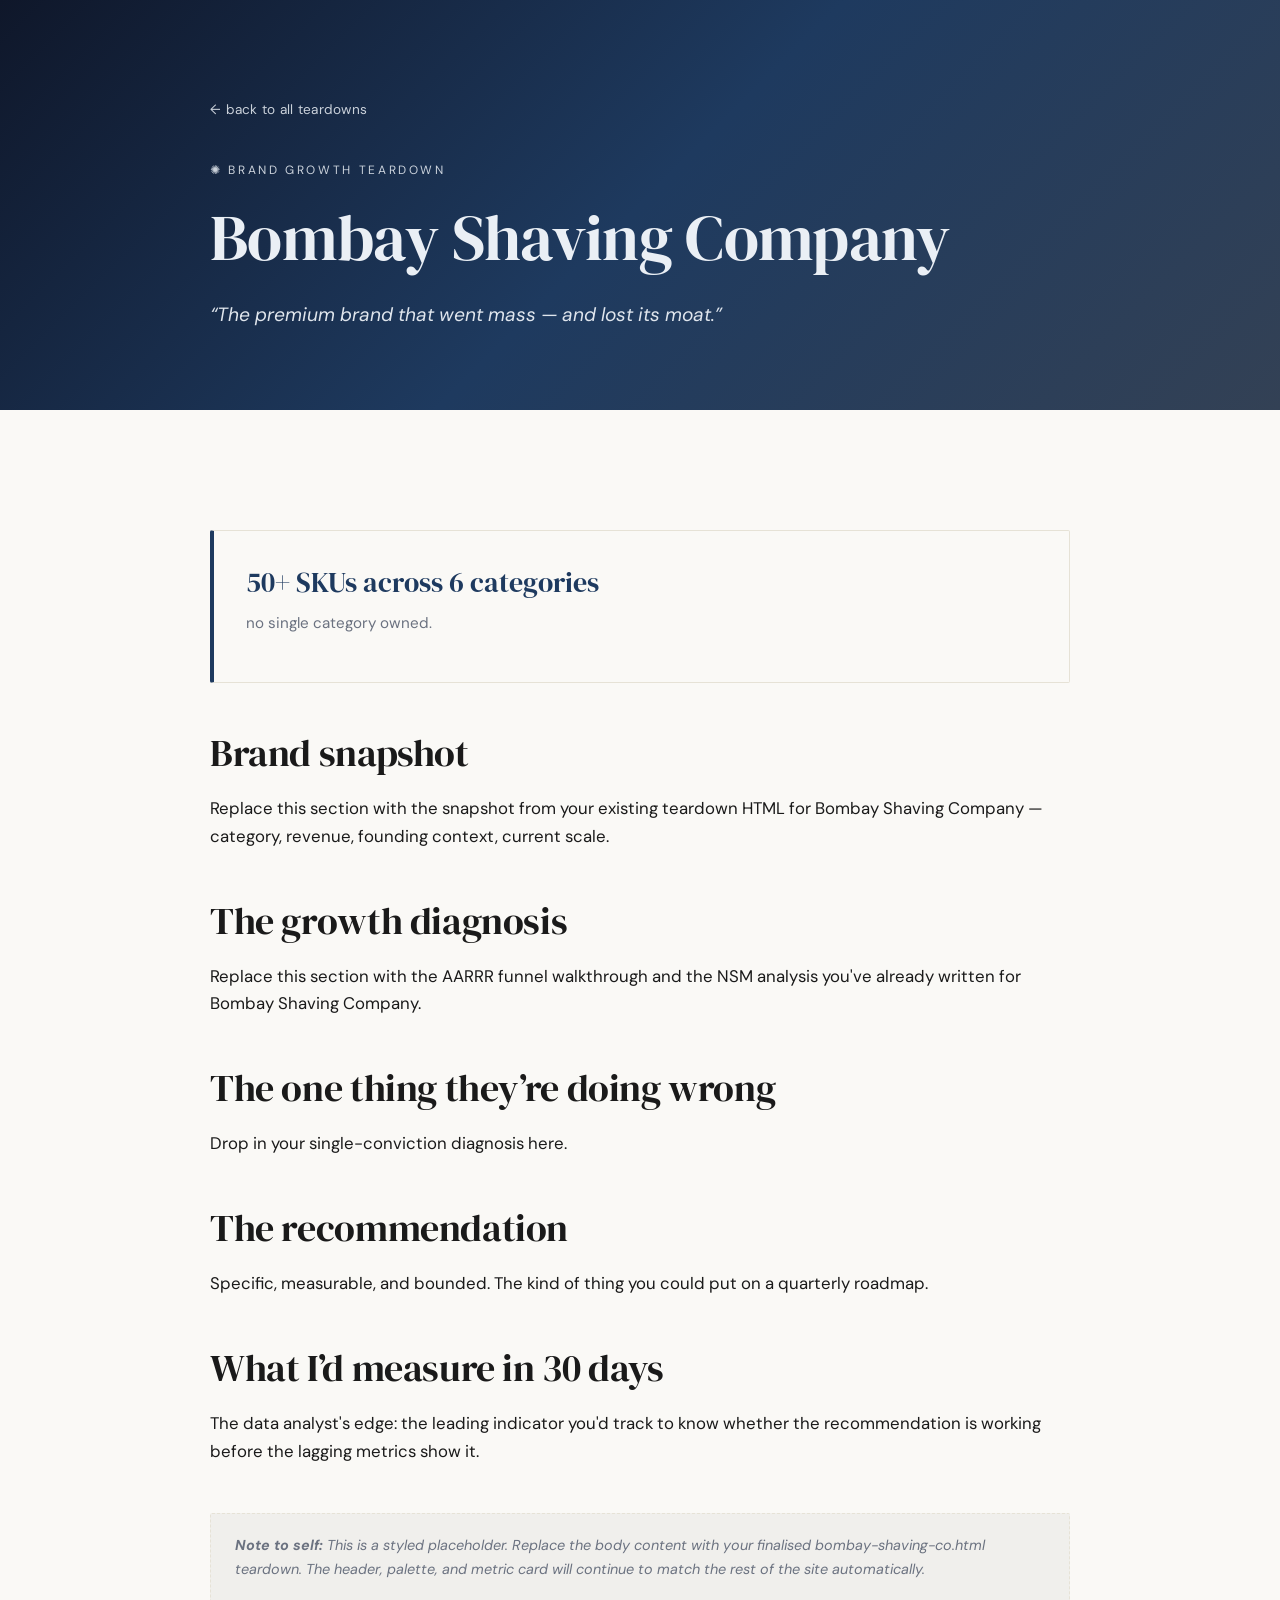
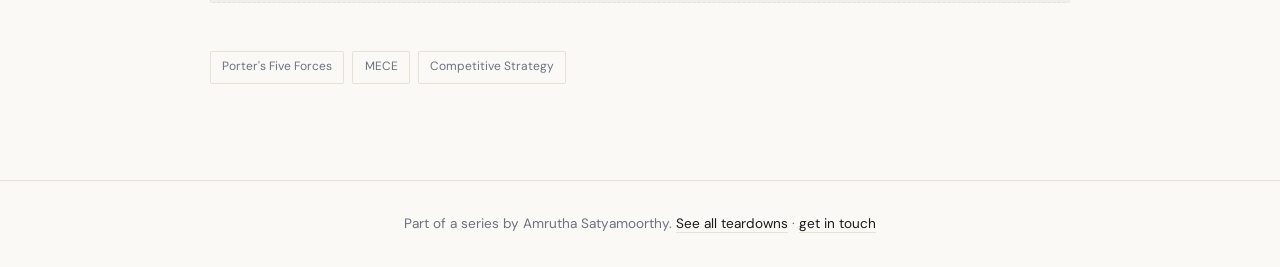
==== public/teardowns/bombay-shaving-co.html @ 400b060c "Add files via upload" ====
<!doctype html>
<html lang="en">
<head>
<meta charset="utf-8" />
<meta name="viewport" content="width=device-width, initial-scale=1.0" />
<title>Bombay Shaving Company — Brand Growth Teardown · Amrutha Satyamoorthy</title>
<meta name="description" content="The premium brand that went mass — and lost its moat." />
<link rel="preconnect" href="https://fonts.googleapis.com" />
<link rel="preconnect" href="https://fonts.gstatic.com" crossorigin />
<link href="https://fonts.googleapis.com/css2?family=DM+Serif+Display:ital@0;1&family=DM+Sans:wght@400;500;600&display=swap" rel="stylesheet" />
<style>
  :root {
    --g1: #0f172a;
    --g2: #1e3a5f;
    --g3: #334155;
    --accent: #1e3a5f;
    --ink-on-brand: #eaeff5;
    --bg: #faf9f6;
    --ink: #1a1a1a;
    --muted: #6b7280;
    --line: #e6e2d6;
  }
  * { box-sizing: border-box; margin: 0; padding: 0; }
  body {
    background: var(--bg);
    color: var(--ink);
    font-family: 'DM Sans', system-ui, sans-serif;
    line-height: 1.65;
    -webkit-font-smoothing: antialiased;
  }
  h1, h2, h3 {
    font-family: 'DM Serif Display', Georgia, serif;
    font-weight: 400;
    line-height: 1.15;
    letter-spacing: -0.01em;
  }
  .header {
    background: linear-gradient(135deg, var(--g1), var(--g2), var(--g3));
    color: var(--ink-on-brand);
    padding: 6rem 1.5rem 5rem;
  }
  .container {
    max-width: 860px;
    margin: 0 auto;
  }
  .back {
    display: inline-block;
    font-size: 0.85rem;
    color: var(--ink-on-brand);
    opacity: 0.85;
    text-decoration: none;
    margin-bottom: 2.5rem;
    letter-spacing: 0.02em;
  }
  .back:hover { opacity: 1; }
  .eyebrow {
    font-size: 0.75rem;
    text-transform: uppercase;
    letter-spacing: 0.22em;
    opacity: 0.85;
    margin-bottom: 1.25rem;
  }
  .header h1 {
    font-size: clamp(2.5rem, 5vw, 4rem);
    margin-bottom: 1.5rem;
  }
  .header .tagline {
    font-size: 1.2rem;
    max-width: 640px;
    font-style: italic;
    opacity: 0.95;
  }
  .body {
    padding: 5rem 1.5rem 6rem;
  }
  .body h2 {
    font-size: clamp(1.75rem, 3vw, 2.5rem);
    margin: 3rem 0 1.25rem;
  }
  .body h2:first-child { margin-top: 0; }
  .body p {
    margin-bottom: 1.1rem;
    font-size: 1.05rem;
  }
  .metric-card {
    background: var(--bg);
    border: 1px solid var(--line);
    border-left: 4px solid var(--accent);
    padding: 1.75rem 2rem;
    margin: 2.5rem 0;
    border-radius: 2px;
  }
  .metric-card .v {
    font-family: 'DM Serif Display', Georgia, serif;
    font-size: 1.75rem;
    color: var(--accent);
    margin-bottom: 0.35rem;
  }
  .metric-card .l {
    color: var(--muted);
    font-size: 0.95rem;
  }
  .tags {
    display: flex;
    flex-wrap: wrap;
    gap: 0.5rem;
    margin-top: 2rem;
  }
  .tag {
    font-size: 0.75rem;
    padding: 0.35rem 0.7rem;
    border: 1px solid var(--line);
    border-radius: 2px;
    color: var(--muted);
  }
  .placeholder-note {
    background: rgba(0,0,0,0.04);
    border: 1px dashed var(--line);
    padding: 1.25rem 1.5rem;
    margin: 3rem 0;
    border-radius: 2px;
    font-size: 0.9rem;
    color: var(--muted);
    font-style: italic;
  }
  footer {
    border-top: 1px solid var(--line);
    padding: 2rem 1.5rem;
    text-align: center;
    color: var(--muted);
    font-size: 0.85rem;
  }
  footer a { color: var(--ink); text-decoration: none; border-bottom: 1px solid var(--line); }
  footer a:hover { color: var(--accent); border-bottom-color: var(--accent); }
</style>
</head>
<body>
  <section class="header">
    <div class="container">
      <a class="back" href="/#work">← back to all teardowns</a>
      <p class="eyebrow">✺  brand growth teardown</p>
      <h1>Bombay Shaving Company</h1>
      <p class="tagline">&ldquo;The premium brand that went mass — and lost its moat.&rdquo;</p>
    </div>
  </section>

  <section class="body">
    <div class="container">

      <div class="metric-card">
        <p class="v">50+ SKUs across 6 categories</p>
        <p class="l">no single category owned.</p>
      </div>

      <h2>Brand snapshot</h2>
      <p>Replace this section with the snapshot from your existing teardown HTML for Bombay Shaving Company — category, revenue, founding context, current scale.</p>

      <h2>The growth diagnosis</h2>
      <p>Replace this section with the AARRR funnel walkthrough and the NSM analysis you've already written for Bombay Shaving Company.</p>

      <h2>The one thing they&rsquo;re doing wrong</h2>
      <p>Drop in your single-conviction diagnosis here.</p>

      <h2>The recommendation</h2>
      <p>Specific, measurable, and bounded. The kind of thing you could put on a quarterly roadmap.</p>

      <h2>What I&rsquo;d measure in 30 days</h2>
      <p>The data analyst's edge: the leading indicator you'd track to know whether the recommendation is working before the lagging metrics show it.</p>

      <div class="placeholder-note">
        <strong>Note to self:</strong> This is a styled placeholder. Replace the body content with your finalised bombay-shaving-co.html teardown. The header, palette, and metric card will continue to match the rest of the site automatically.
      </div>

      <div class="tags">
        <span class="tag">Porter's Five Forces</span>
        <span class="tag">MECE</span>
        <span class="tag">Competitive Strategy</span>
      </div>
    </div>
  </section>

  <footer>
    <div class="container">
      <p>Part of a series by Amrutha Satyamoorthy. <a href="/#work">See all teardowns</a> · <a href="mailto:amrutha.satyamoorthy@gmail.com">get in touch</a></p>
    </div>
  </footer>
</body>
</html>
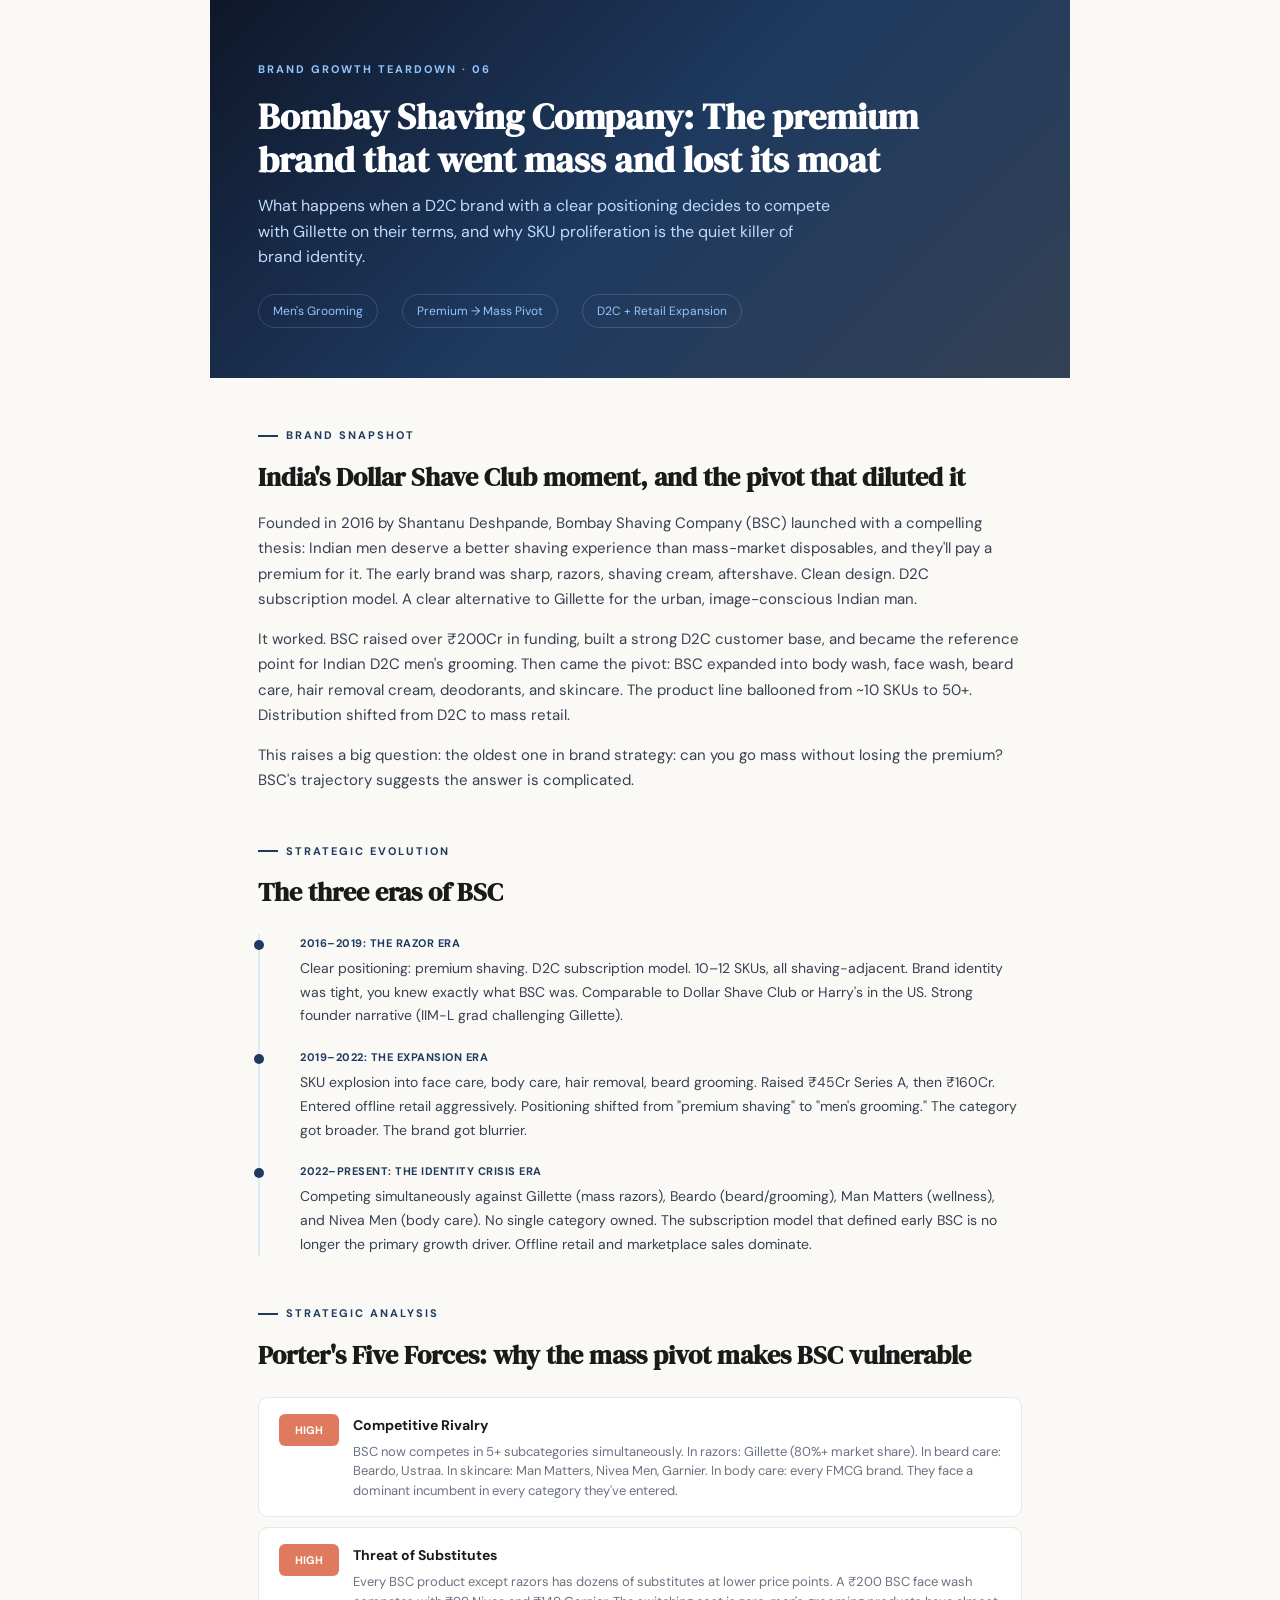
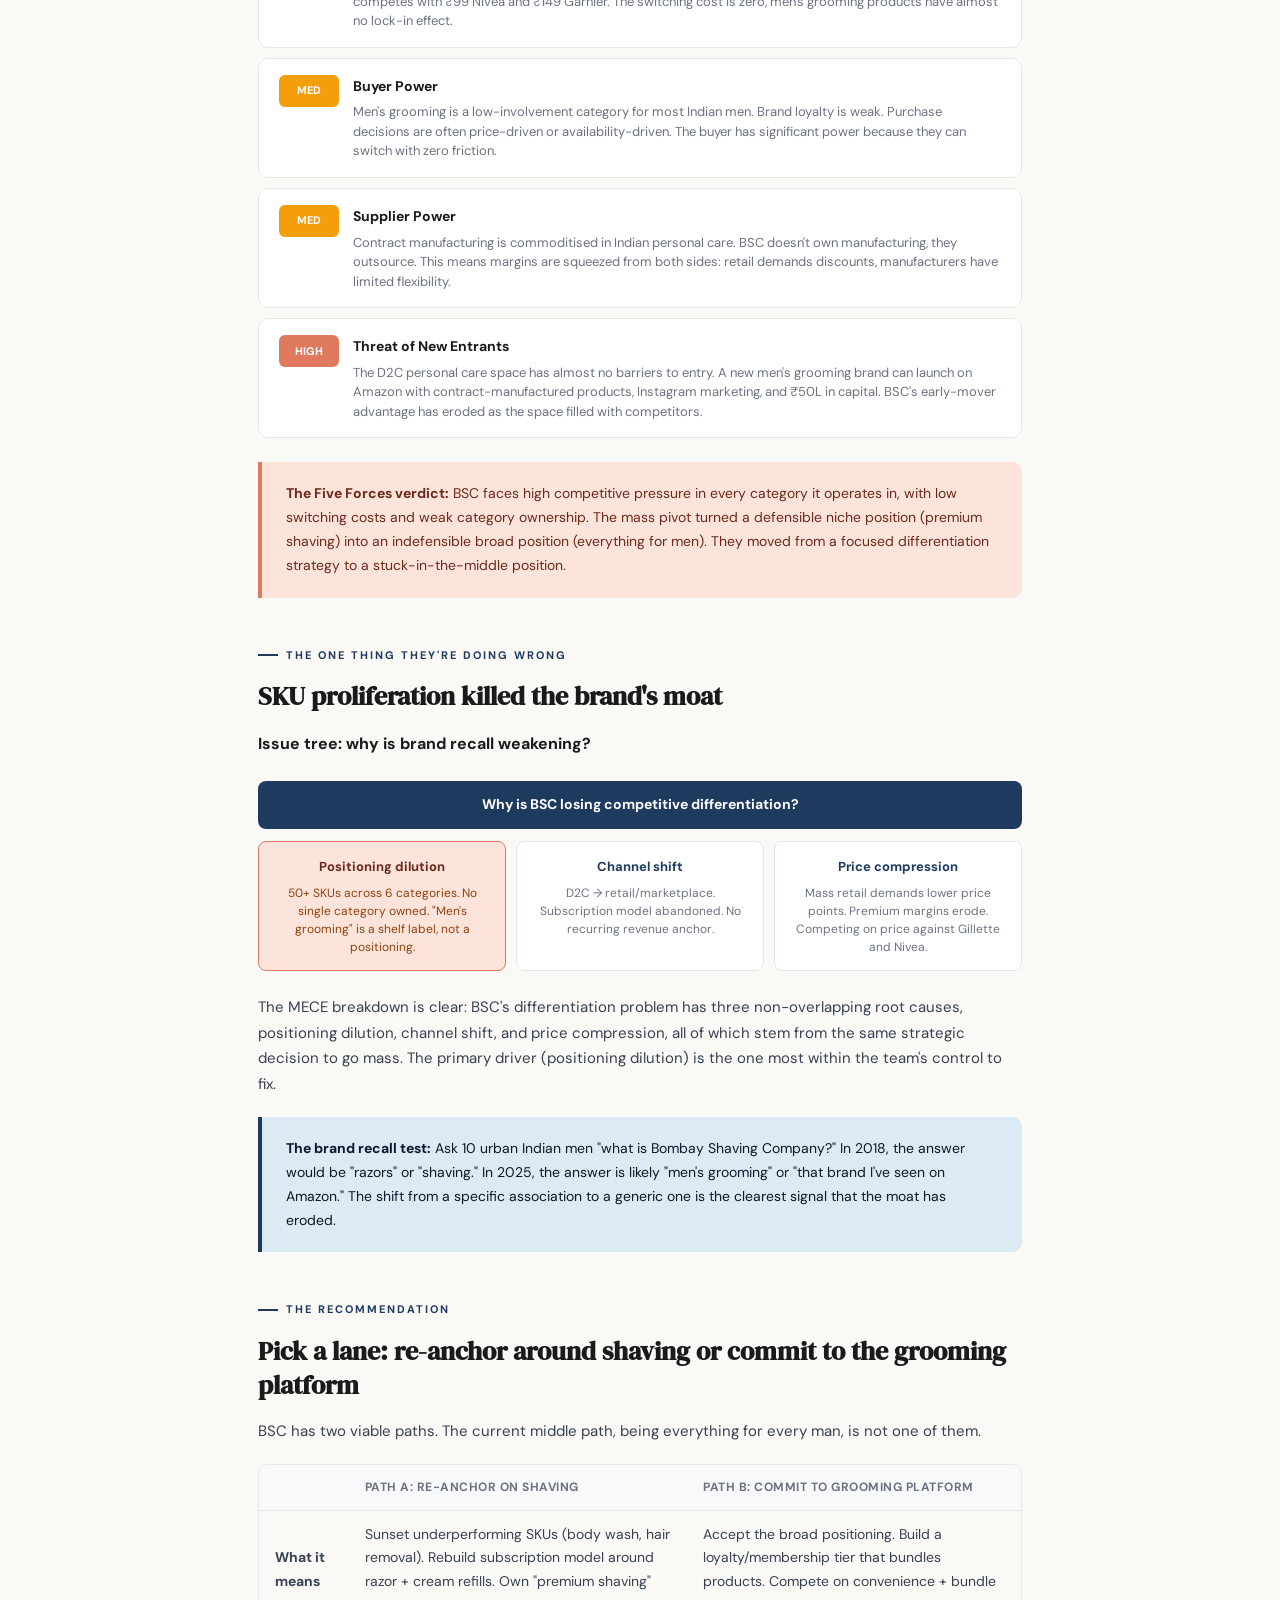
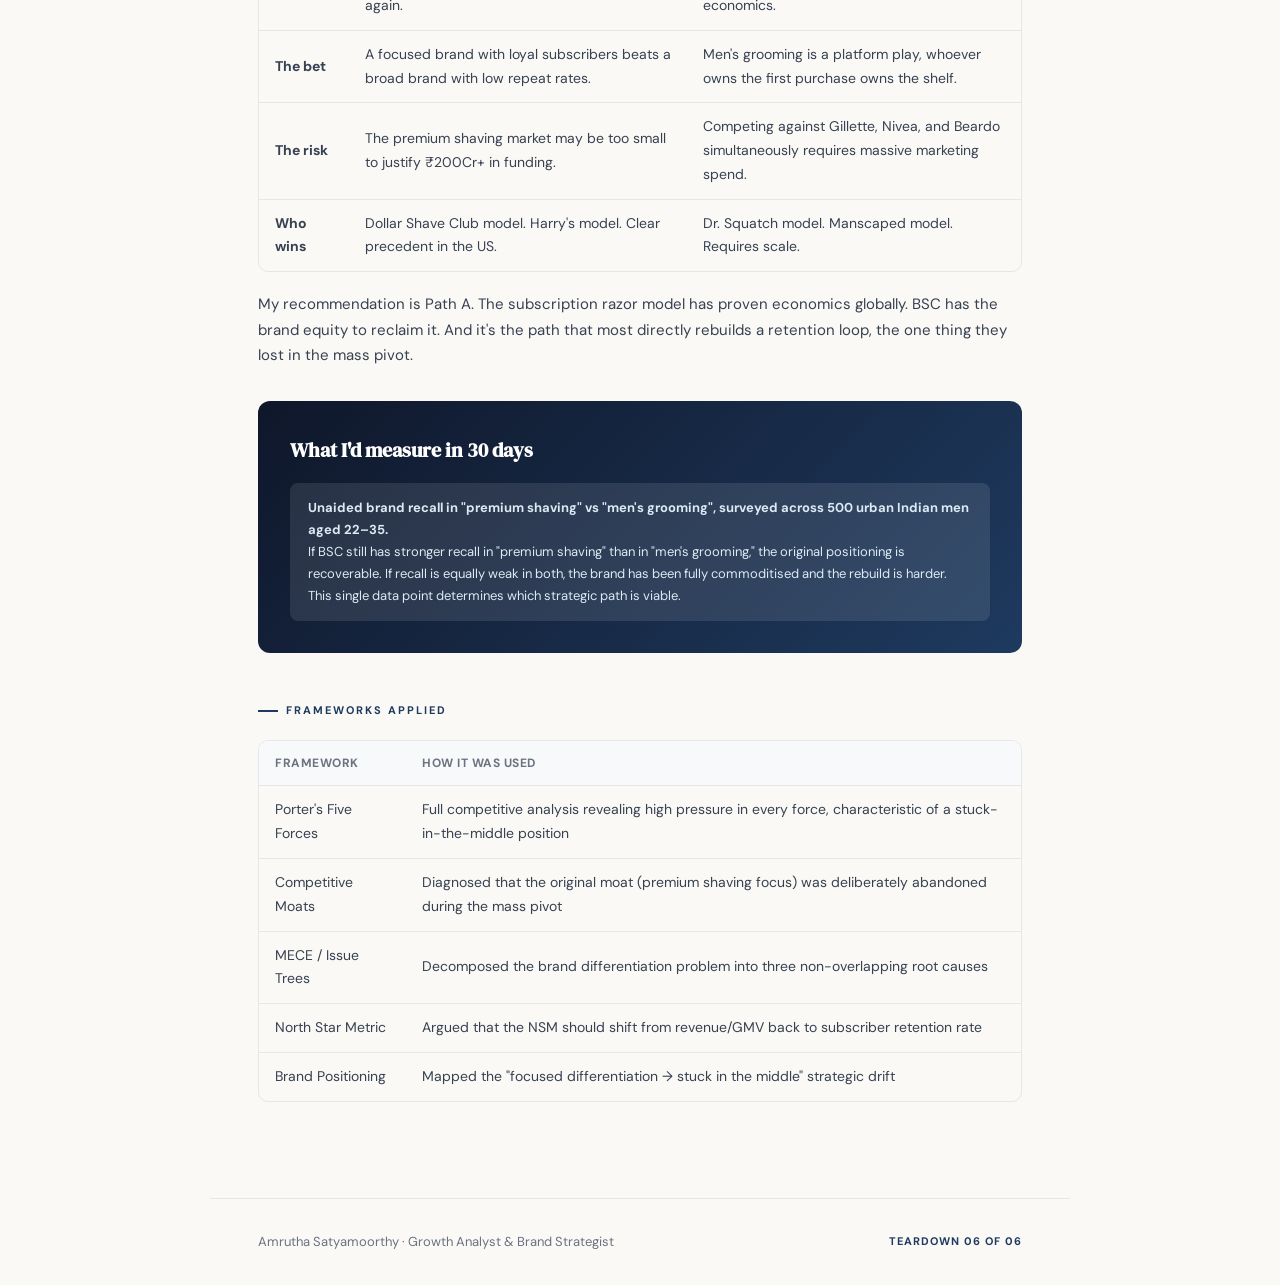
==== commit be990717: "Add files via upload" ====
--- a/public/teardowns/bombay-shaving-co.html
+++ b/public/teardowns/bombay-shaving-co.html
@@ -1,188 +1,211 @@
-<!doctype html>
+<!DOCTYPE html>
 <html lang="en">
 <head>
-<meta charset="utf-8" />
-<meta name="viewport" content="width=device-width, initial-scale=1.0" />
-<title>Bombay Shaving Company — Brand Growth Teardown · Amrutha Satyamoorthy</title>
-<meta name="description" content="The premium brand that went mass — and lost its moat." />
-<link rel="preconnect" href="https://fonts.googleapis.com" />
-<link rel="preconnect" href="https://fonts.gstatic.com" crossorigin />
-<link href="https://fonts.googleapis.com/css2?family=DM+Serif+Display:ital@0;1&family=DM+Sans:wght@400;500;600&display=swap" rel="stylesheet" />
+<meta charset="UTF-8">
+<meta name="viewport" content="width=device-width, initial-scale=1.0">
+<title>Bombay Shaving Company, Brand Growth Teardown</title>
+<link href="https://fonts.googleapis.com/css2?family=DM+Serif+Display&family=DM+Sans:wght@400;500;700&display=swap" rel="stylesheet">
 <style>
-  :root {
-    --g1: #0f172a;
-    --g2: #1e3a5f;
-    --g3: #334155;
-    --accent: #1e3a5f;
-    --ink-on-brand: #eaeff5;
-    --bg: #faf9f6;
-    --ink: #1a1a1a;
-    --muted: #6b7280;
-    --line: #e6e2d6;
-  }
-  * { box-sizing: border-box; margin: 0; padding: 0; }
-  body {
-    background: var(--bg);
-    color: var(--ink);
-    font-family: 'DM Sans', system-ui, sans-serif;
-    line-height: 1.65;
-    -webkit-font-smoothing: antialiased;
-  }
-  h1, h2, h3 {
-    font-family: 'DM Serif Display', Georgia, serif;
-    font-weight: 400;
-    line-height: 1.15;
-    letter-spacing: -0.01em;
-  }
-  .header {
-    background: linear-gradient(135deg, var(--g1), var(--g2), var(--g3));
-    color: var(--ink-on-brand);
-    padding: 6rem 1.5rem 5rem;
-  }
-  .container {
-    max-width: 860px;
-    margin: 0 auto;
-  }
-  .back {
-    display: inline-block;
-    font-size: 0.85rem;
-    color: var(--ink-on-brand);
-    opacity: 0.85;
-    text-decoration: none;
-    margin-bottom: 2.5rem;
-    letter-spacing: 0.02em;
-  }
-  .back:hover { opacity: 1; }
-  .eyebrow {
-    font-size: 0.75rem;
-    text-transform: uppercase;
-    letter-spacing: 0.22em;
-    opacity: 0.85;
-    margin-bottom: 1.25rem;
-  }
-  .header h1 {
-    font-size: clamp(2.5rem, 5vw, 4rem);
-    margin-bottom: 1.5rem;
-  }
-  .header .tagline {
-    font-size: 1.2rem;
-    max-width: 640px;
-    font-style: italic;
-    opacity: 0.95;
-  }
-  .body {
-    padding: 5rem 1.5rem 6rem;
-  }
-  .body h2 {
-    font-size: clamp(1.75rem, 3vw, 2.5rem);
-    margin: 3rem 0 1.25rem;
-  }
-  .body h2:first-child { margin-top: 0; }
-  .body p {
-    margin-bottom: 1.1rem;
-    font-size: 1.05rem;
-  }
-  .metric-card {
-    background: var(--bg);
-    border: 1px solid var(--line);
-    border-left: 4px solid var(--accent);
-    padding: 1.75rem 2rem;
-    margin: 2.5rem 0;
-    border-radius: 2px;
-  }
-  .metric-card .v {
-    font-family: 'DM Serif Display', Georgia, serif;
-    font-size: 1.75rem;
-    color: var(--accent);
-    margin-bottom: 0.35rem;
-  }
-  .metric-card .l {
-    color: var(--muted);
-    font-size: 0.95rem;
-  }
-  .tags {
-    display: flex;
-    flex-wrap: wrap;
-    gap: 0.5rem;
-    margin-top: 2rem;
-  }
-  .tag {
-    font-size: 0.75rem;
-    padding: 0.35rem 0.7rem;
-    border: 1px solid var(--line);
-    border-radius: 2px;
-    color: var(--muted);
-  }
-  .placeholder-note {
-    background: rgba(0,0,0,0.04);
-    border: 1px dashed var(--line);
-    padding: 1.25rem 1.5rem;
-    margin: 3rem 0;
-    border-radius: 2px;
-    font-size: 0.9rem;
-    color: var(--muted);
-    font-style: italic;
-  }
-  footer {
-    border-top: 1px solid var(--line);
-    padding: 2rem 1.5rem;
-    text-align: center;
-    color: var(--muted);
-    font-size: 0.85rem;
-  }
-  footer a { color: var(--ink); text-decoration: none; border-bottom: 1px solid var(--line); }
-  footer a:hover { color: var(--accent); border-bottom-color: var(--accent); }
+*{margin:0;padding:0;box-sizing:border-box}
+:root{--ink:#1a1a1a;--paper:#faf9f6;--accent:#1e3a5f;--accent-light:#dbeaf3;--coral:#e07a5f;--coral-light:#fce4db;--green:#059669;--green-light:#d1fae5;--gray:#6b7280;--light-gray:#f3f4f6;--border:#e5e7eb}
+body{font-family:'DM Sans',sans-serif;background:var(--paper);color:var(--ink);line-height:1.7;max-width:860px;margin:0 auto}
+.hero{background:linear-gradient(135deg,#0f172a 0%,#1e3a5f 50%,#334155 100%);padding:60px 48px 50px}
+.hero .label{font-size:11px;letter-spacing:2px;text-transform:uppercase;color:#93c5fd;margin-bottom:16px;font-weight:700}
+.hero h1{font-family:'DM Serif Display',serif;font-size:36px;color:#fff;line-height:1.2;margin-bottom:12px}
+.hero .subtitle{font-size:16px;color:#bfdbfe;line-height:1.6;max-width:580px}
+.meta-bar{display:flex;gap:24px;margin-top:24px;flex-wrap:wrap}
+.meta-item{font-size:12px;color:#93c5fd;padding:6px 14px;border:1px solid rgba(255,255,255,0.15);border-radius:20px}
+.content{padding:48px}
+.section{margin-bottom:48px}
+.section-label{font-size:11px;letter-spacing:2px;text-transform:uppercase;color:var(--accent);font-weight:700;margin-bottom:16px;display:flex;align-items:center;gap:8px}
+.section-label::before{content:'';width:20px;height:2px;background:var(--accent)}
+h2{font-family:'DM Serif Display',serif;font-size:26px;margin-bottom:16px;color:var(--ink);line-height:1.3}
+h3{font-size:16px;font-weight:700;margin-bottom:10px}
+p{font-size:15px;color:#374151;margin-bottom:14px}
+.highlight-box{background:var(--accent-light);border-left:4px solid var(--accent);padding:20px 24px;border-radius:0 10px 10px 0;margin:20px 0}
+.highlight-box p{margin:0;color:#0f172a;font-size:14px}
+.warning-box{background:var(--coral-light);border-left:4px solid var(--coral);padding:20px 24px;border-radius:0 10px 10px 0;margin:20px 0}
+.warning-box p{margin:0;color:#6b2a1a;font-size:14px}
+.insight-box{background:var(--green-light);border-left:4px solid var(--green);padding:20px 24px;border-radius:0 10px 10px 0;margin:20px 0}
+.insight-box p{margin:0;color:#064e3b;font-size:14px}
+.five-forces{margin:24px 0;display:grid;grid-template-columns:1fr;gap:10px}
+.force{background:#fff;border:1px solid var(--border);border-radius:10px;padding:16px 20px;display:flex;align-items:flex-start;gap:14px}
+.force-level{width:60px;height:32px;border-radius:6px;display:flex;align-items:center;justify-content:center;font-size:11px;font-weight:700;color:#fff;flex-shrink:0}
+.force-level.high{background:var(--coral)}
+.force-level.med{background:#f59e0b}
+.force-level.low{background:var(--green)}
+.force-body h3{font-size:14px;margin-bottom:4px}
+.force-body p{font-size:13px;margin:0;color:var(--gray);line-height:1.5}
+.timeline{margin:24px 0;padding-left:20px;border-left:2px solid var(--accent-light)}
+.timeline-item{margin-bottom:20px;position:relative;padding-left:20px}
+.timeline-item::before{content:'';width:10px;height:10px;border-radius:50%;background:var(--accent);position:absolute;left:-26px;top:6px}
+.timeline-item .date{font-size:11px;color:var(--accent);font-weight:700;text-transform:uppercase;letter-spacing:.5px}
+.timeline-item p{font-size:14px;margin:4px 0 0;color:#374151}
+.issue-tree{margin:24px 0}
+.tree-root{background:var(--accent);color:#fff;padding:12px 20px;border-radius:8px;font-size:14px;font-weight:700;text-align:center;margin-bottom:12px}
+.tree-branches{display:grid;grid-template-columns:1fr 1fr 1fr;gap:10px}
+.tree-branch{background:#fff;border:1px solid var(--border);border-radius:8px;padding:14px;font-size:13px;text-align:center}
+.tree-branch h3{font-size:13px;margin-bottom:6px;color:var(--accent)}
+.tree-branch p{font-size:12px;color:var(--gray);margin:0;line-height:1.5}
+.tree-branch.primary{border-color:var(--coral);background:var(--coral-light)}
+.tree-branch.primary h3{color:#6b2a1a}
+.tree-branch.primary p{color:#92400e}
+.comp-table{width:100%;border-collapse:separate;border-spacing:0;margin:20px 0;border-radius:10px;overflow:hidden;border:1px solid var(--border)}
+.comp-table thead th{background:#f8f9fa;font-size:12px;font-weight:700;text-transform:uppercase;letter-spacing:.5px;padding:12px 16px;text-align:left;color:var(--gray);border-bottom:1px solid var(--border)}
+.comp-table tbody td{padding:12px 16px;font-size:14px;border-bottom:1px solid var(--border);color:#374151}
+.comp-table tbody tr:last-child td{border-bottom:none}
+.verdict{background:linear-gradient(135deg,#0f172a,#1e3a5f);padding:32px;border-radius:12px;margin:32px 0}
+.verdict h3{color:#fff;font-family:'DM Serif Display',serif;font-size:20px;margin-bottom:12px}
+.verdict p{color:#bfdbfe;font-size:14px;margin:0}
+.verdict .measure{background:rgba(255,255,255,0.1);border-radius:8px;padding:14px 18px;margin-top:16px}
+.verdict .measure p{color:#dbeaf3;font-size:13px}
+.footer{padding:32px 48px;border-top:1px solid var(--border);display:flex;justify-content:space-between;align-items:center}
+.footer .author{font-size:13px;color:var(--gray)}
+.footer .series{font-size:11px;color:var(--accent);font-weight:700;letter-spacing:1px;text-transform:uppercase}
 </style>
 </head>
 <body>
-  <section class="header">
-    <div class="container">
-      <a class="back" href="/#work">← back to all teardowns</a>
-      <p class="eyebrow">✺  brand growth teardown</p>
-      <h1>Bombay Shaving Company</h1>
-      <p class="tagline">&ldquo;The premium brand that went mass — and lost its moat.&rdquo;</p>
-    </div>
-  </section>
-
-  <section class="body">
-    <div class="container">
-
-      <div class="metric-card">
-        <p class="v">50+ SKUs across 6 categories</p>
-        <p class="l">no single category owned.</p>
-      </div>
-
-      <h2>Brand snapshot</h2>
-      <p>Replace this section with the snapshot from your existing teardown HTML for Bombay Shaving Company — category, revenue, founding context, current scale.</p>
-
-      <h2>The growth diagnosis</h2>
-      <p>Replace this section with the AARRR funnel walkthrough and the NSM analysis you've already written for Bombay Shaving Company.</p>
-
-      <h2>The one thing they&rsquo;re doing wrong</h2>
-      <p>Drop in your single-conviction diagnosis here.</p>
-
-      <h2>The recommendation</h2>
-      <p>Specific, measurable, and bounded. The kind of thing you could put on a quarterly roadmap.</p>
-
-      <h2>What I&rsquo;d measure in 30 days</h2>
-      <p>The data analyst's edge: the leading indicator you'd track to know whether the recommendation is working before the lagging metrics show it.</p>
-
-      <div class="placeholder-note">
-        <strong>Note to self:</strong> This is a styled placeholder. Replace the body content with your finalised bombay-shaving-co.html teardown. The header, palette, and metric card will continue to match the rest of the site automatically.
-      </div>
-
-      <div class="tags">
-        <span class="tag">Porter's Five Forces</span>
-        <span class="tag">MECE</span>
-        <span class="tag">Competitive Strategy</span>
-      </div>
-    </div>
-  </section>
-
-  <footer>
-    <div class="container">
-      <p>Part of a series by Amrutha Satyamoorthy. <a href="/#work">See all teardowns</a> · <a href="mailto:amrutha.satyamoorthy@gmail.com">get in touch</a></p>
-    </div>
-  </footer>
+
+<div class="hero">
+  <div class="label">Brand Growth Teardown · 06</div>
+  <h1>Bombay Shaving Company: The premium brand that went mass and lost its moat</h1>
+  <div class="subtitle">What happens when a D2C brand with a clear positioning decides to compete with Gillette on their terms, and why SKU proliferation is the quiet killer of brand identity.</div>
+  <div class="meta-bar">
+    <span class="meta-item">Men's Grooming</span>
+    <span class="meta-item">Premium → Mass Pivot</span>
+    <span class="meta-item">D2C + Retail Expansion</span>
+  </div>
+</div>
+
+<div class="content">
+
+  <div class="section">
+    <div class="section-label">Brand Snapshot</div>
+    <h2>India's Dollar Shave Club moment, and the pivot that diluted it</h2>
+    <p>Founded in 2016 by Shantanu Deshpande, Bombay Shaving Company (BSC) launched with a compelling thesis: Indian men deserve a better shaving experience than mass-market disposables, and they'll pay a premium for it. The early brand was sharp, razors, shaving cream, aftershave. Clean design. D2C subscription model. A clear alternative to Gillette for the urban, image-conscious Indian man.</p>
+    <p>It worked. BSC raised over ₹200Cr in funding, built a strong D2C customer base, and became the reference point for Indian D2C men's grooming. Then came the pivot: BSC expanded into body wash, face wash, beard care, hair removal cream, deodorants, and skincare. The product line ballooned from ~10 SKUs to 50+. Distribution shifted from D2C to mass retail.</p>
+    <p>This raises a big question: the oldest one in brand strategy: can you go mass without losing the premium? BSC's trajectory suggests the answer is complicated.</p>
+  </div>
+
+  <div class="section">
+    <div class="section-label">Strategic Evolution</div>
+    <h2>The three eras of BSC</h2>
+
+    <div class="timeline">
+      <div class="timeline-item"><div class="date">2016–2019: The Razor Era</div><p>Clear positioning: premium shaving. D2C subscription model. 10–12 SKUs, all shaving-adjacent. Brand identity was tight, you knew exactly what BSC was. Comparable to Dollar Shave Club or Harry's in the US. Strong founder narrative (IIM-L grad challenging Gillette).</p></div>
+      <div class="timeline-item"><div class="date">2019–2022: The Expansion Era</div><p>SKU explosion into face care, body care, hair removal, beard grooming. Raised ₹45Cr Series A, then ₹160Cr. Entered offline retail aggressively. Positioning shifted from "premium shaving" to "men's grooming." The category got broader. The brand got blurrier.</p></div>
+      <div class="timeline-item"><div class="date">2022–Present: The Identity Crisis Era</div><p>Competing simultaneously against Gillette (mass razors), Beardo (beard/grooming), Man Matters (wellness), and Nivea Men (body care). No single category owned. The subscription model that defined early BSC is no longer the primary growth driver. Offline retail and marketplace sales dominate.</p></div>
+    </div>
+  </div>
+
+  <div class="section">
+    <div class="section-label">Strategic Analysis</div>
+    <h2>Porter's Five Forces: why the mass pivot makes BSC vulnerable</h2>
+
+    <div class="five-forces">
+      <div class="force">
+        <div class="force-level high">HIGH</div>
+        <div class="force-body"><h3>Competitive Rivalry</h3><p>BSC now competes in 5+ subcategories simultaneously. In razors: Gillette (80%+ market share). In beard care: Beardo, Ustraa. In skincare: Man Matters, Nivea Men, Garnier. In body care: every FMCG brand. They face a dominant incumbent in every category they've entered.</p></div>
+      </div>
+      <div class="force">
+        <div class="force-level high">HIGH</div>
+        <div class="force-body"><h3>Threat of Substitutes</h3><p>Every BSC product except razors has dozens of substitutes at lower price points. A ₹200 BSC face wash competes with ₹99 Nivea and ₹149 Garnier. The switching cost is zero, men's grooming products have almost no lock-in effect.</p></div>
+      </div>
+      <div class="force">
+        <div class="force-level med">MED</div>
+        <div class="force-body"><h3>Buyer Power</h3><p>Men's grooming is a low-involvement category for most Indian men. Brand loyalty is weak. Purchase decisions are often price-driven or availability-driven. The buyer has significant power because they can switch with zero friction.</p></div>
+      </div>
+      <div class="force">
+        <div class="force-level med">MED</div>
+        <div class="force-body"><h3>Supplier Power</h3><p>Contract manufacturing is commoditised in Indian personal care. BSC doesn't own manufacturing, they outsource. This means margins are squeezed from both sides: retail demands discounts, manufacturers have limited flexibility.</p></div>
+      </div>
+      <div class="force">
+        <div class="force-level high">HIGH</div>
+        <div class="force-body"><h3>Threat of New Entrants</h3><p>The D2C personal care space has almost no barriers to entry. A new men's grooming brand can launch on Amazon with contract-manufactured products, Instagram marketing, and ₹50L in capital. BSC's early-mover advantage has eroded as the space filled with competitors.</p></div>
+      </div>
+    </div>
+
+    <div class="warning-box">
+      <p><strong>The Five Forces verdict:</strong> BSC faces high competitive pressure in every category it operates in, with low switching costs and weak category ownership. The mass pivot turned a defensible niche position (premium shaving) into an indefensible broad position (everything for men). They moved from a focused differentiation strategy to a stuck-in-the-middle position.</p>
+    </div>
+  </div>
+
+  <div class="section">
+    <div class="section-label">The One Thing They're Doing Wrong</div>
+    <h2>SKU proliferation killed the brand's moat</h2>
+
+    <h3>Issue tree: why is brand recall weakening?</h3>
+    <div class="issue-tree">
+      <div class="tree-root">Why is BSC losing competitive differentiation?</div>
+      <div class="tree-branches">
+        <div class="tree-branch primary">
+          <h3>Positioning dilution</h3>
+          <p>50+ SKUs across 6 categories. No single category owned. "Men's grooming" is a shelf label, not a positioning.</p>
+        </div>
+        <div class="tree-branch">
+          <h3>Channel shift</h3>
+          <p>D2C → retail/marketplace. Subscription model abandoned. No recurring revenue anchor.</p>
+        </div>
+        <div class="tree-branch">
+          <h3>Price compression</h3>
+          <p>Mass retail demands lower price points. Premium margins erode. Competing on price against Gillette and Nivea.</p>
+        </div>
+      </div>
+    </div>
+
+    <p>The MECE breakdown is clear: BSC's differentiation problem has three non-overlapping root causes, positioning dilution, channel shift, and price compression, all of which stem from the same strategic decision to go mass. The primary driver (positioning dilution) is the one most within the team's control to fix.</p>
+
+    <div class="highlight-box">
+      <p><strong>The brand recall test:</strong> Ask 10 urban Indian men "what is Bombay Shaving Company?" In 2018, the answer would be "razors" or "shaving." In 2025, the answer is likely "men's grooming" or "that brand I've seen on Amazon." The shift from a specific association to a generic one is the clearest signal that the moat has eroded.</p>
+    </div>
+  </div>
+
+  <div class="section">
+    <div class="section-label">The Recommendation</div>
+    <h2>Pick a lane: re-anchor around shaving or commit to the grooming platform</h2>
+    <p>BSC has two viable paths. The current middle path, being everything for every man, is not one of them.</p>
+
+    <table class="comp-table">
+      <thead><tr><th></th><th>Path A: Re-anchor on shaving</th><th>Path B: Commit to grooming platform</th></tr></thead>
+      <tbody>
+        <tr><td><strong>What it means</strong></td><td>Sunset underperforming SKUs (body wash, hair removal). Rebuild subscription model around razor + cream refills. Own "premium shaving" again.</td><td>Accept the broad positioning. Build a loyalty/membership tier that bundles products. Compete on convenience + bundle economics.</td></tr>
+        <tr><td><strong>The bet</strong></td><td>A focused brand with loyal subscribers beats a broad brand with low repeat rates.</td><td>Men's grooming is a platform play, whoever owns the first purchase owns the shelf.</td></tr>
+        <tr><td><strong>The risk</strong></td><td>The premium shaving market may be too small to justify ₹200Cr+ in funding.</td><td>Competing against Gillette, Nivea, and Beardo simultaneously requires massive marketing spend.</td></tr>
+        <tr><td><strong>Who wins</strong></td><td>Dollar Shave Club model. Harry's model. Clear precedent in the US.</td><td>Dr. Squatch model. Manscaped model. Requires scale.</td></tr>
+      </tbody>
+    </table>
+
+    <p>My recommendation is Path A. The subscription razor model has proven economics globally. BSC has the brand equity to reclaim it. And it's the path that most directly rebuilds a retention loop, the one thing they lost in the mass pivot.</p>
+
+    <div class="verdict">
+      <h3>What I'd measure in 30 days</h3>
+      <div class="measure">
+        <p><strong>Unaided brand recall in "premium shaving" vs "men's grooming", surveyed across 500 urban Indian men aged 22–35.</strong></p>
+        <p>If BSC still has stronger recall in "premium shaving" than in "men's grooming," the original positioning is recoverable. If recall is equally weak in both, the brand has been fully commoditised and the rebuild is harder. This single data point determines which strategic path is viable.</p>
+      </div>
+    </div>
+  </div>
+
+  <div class="section">
+    <div class="section-label">Frameworks Applied</div>
+    <table class="comp-table">
+      <thead><tr><th>Framework</th><th>How it was used</th></tr></thead>
+      <tbody>
+        <tr><td>Porter's Five Forces</td><td>Full competitive analysis revealing high pressure in every force, characteristic of a stuck-in-the-middle position</td></tr>
+        <tr><td>Competitive Moats</td><td>Diagnosed that the original moat (premium shaving focus) was deliberately abandoned during the mass pivot</td></tr>
+        <tr><td>MECE / Issue Trees</td><td>Decomposed the brand differentiation problem into three non-overlapping root causes</td></tr>
+        <tr><td>North Star Metric</td><td>Argued that the NSM should shift from revenue/GMV back to subscriber retention rate</td></tr>
+        <tr><td>Brand Positioning</td><td>Mapped the "focused differentiation → stuck in the middle" strategic drift</td></tr>
+      </tbody>
+    </table>
+  </div>
+
+</div>
+
+<div class="footer">
+  <div class="author">Amrutha Satyamoorthy · Growth Analyst & Brand Strategist</div>
+  <div class="series">Teardown 06 of 06</div>
+</div>
+
 </body>
 </html>
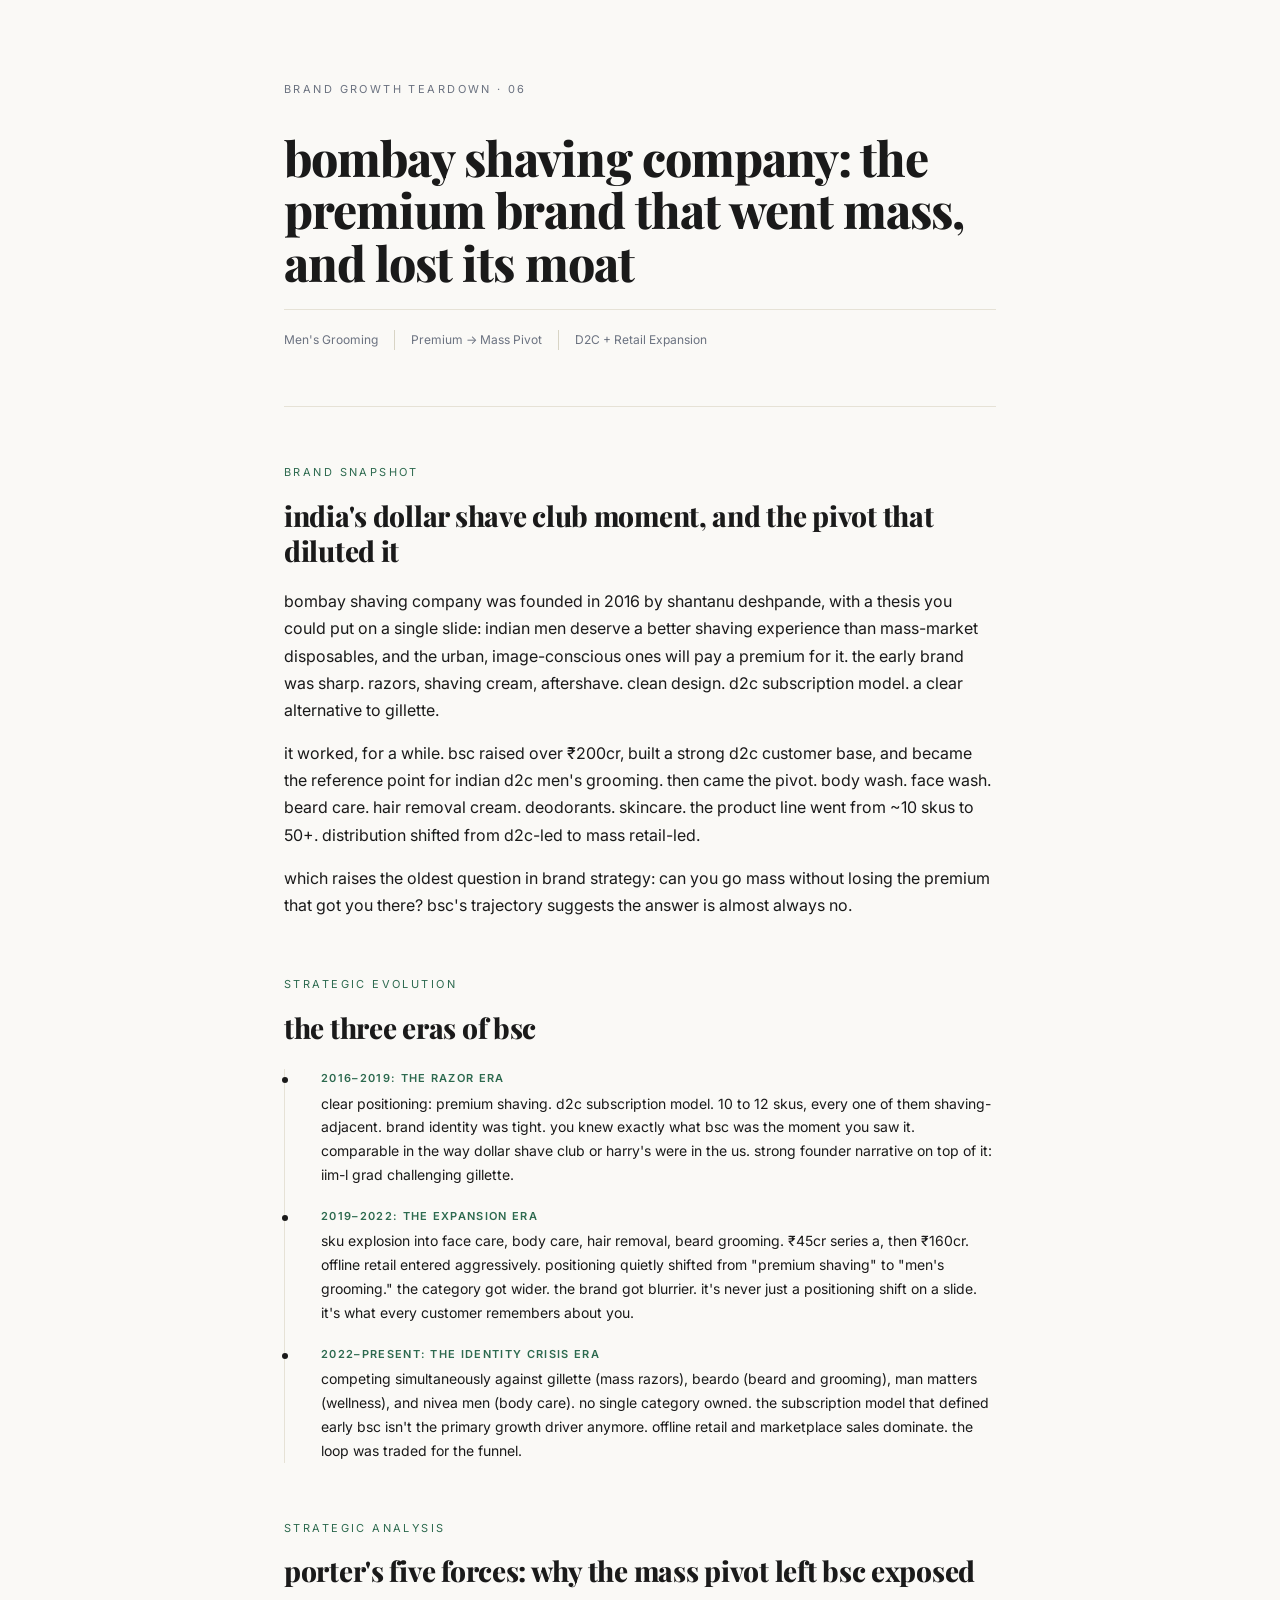
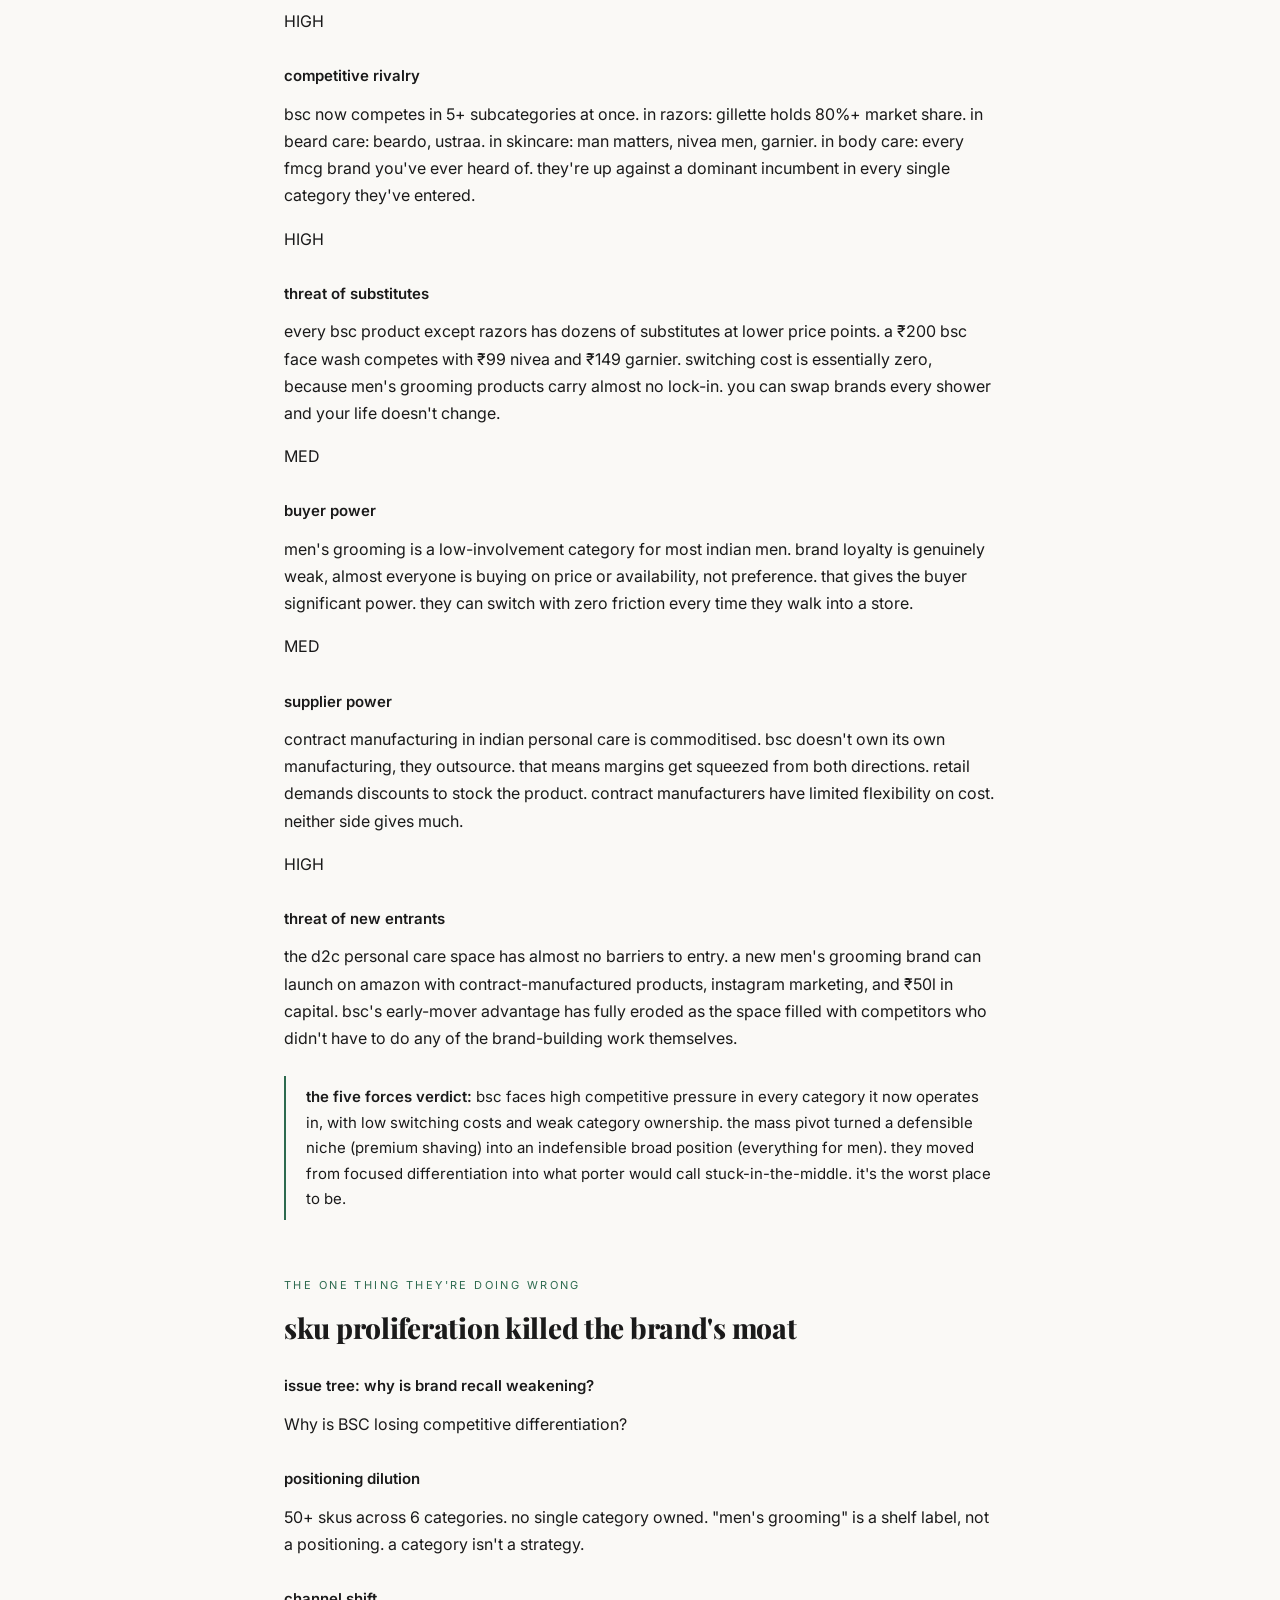
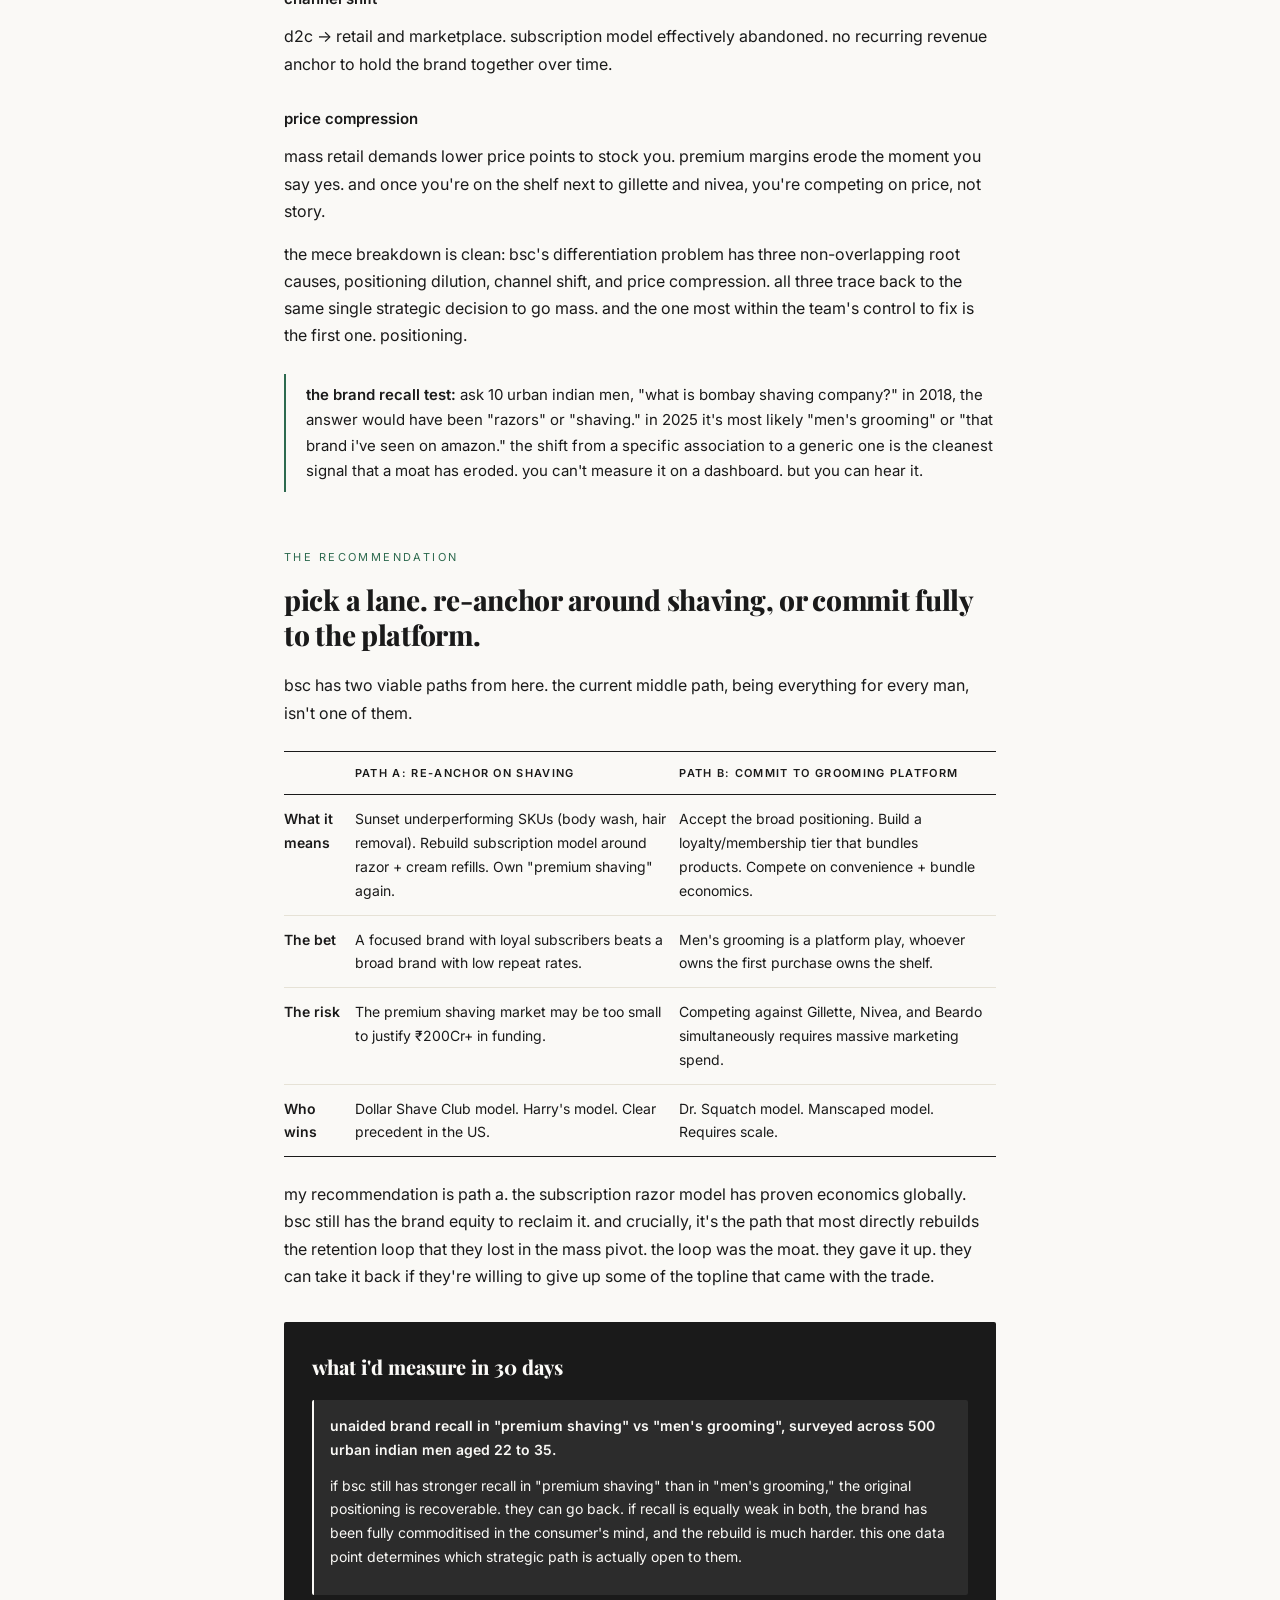
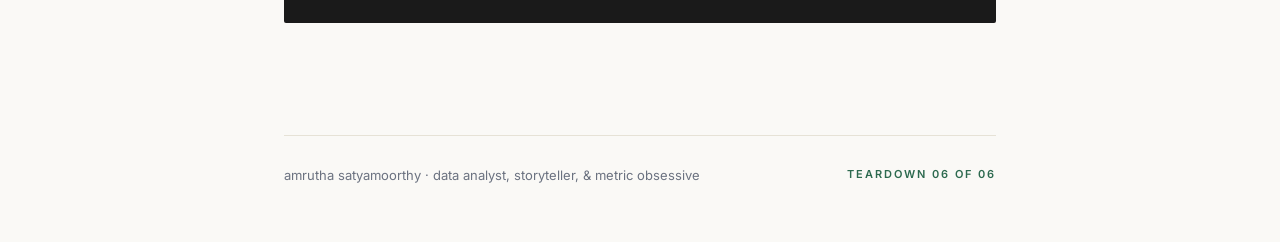
==== commit af91d448: "Update bombay-shaving-co.html" ====
--- a/public/teardowns/bombay-shaving-co.html
+++ b/public/teardowns/bombay-shaving-co.html
@@ -3,73 +3,536 @@
 <head>
 <meta charset="UTF-8">
 <meta name="viewport" content="width=device-width, initial-scale=1.0">
+<link rel="icon" href='data:image/svg+xml,<svg xmlns="http://www.w3.org/2000/svg" viewBox="0 0 100 100"><text y=".9em" font-size="90">🪒</text></svg>'>
 <title>Bombay Shaving Company, Brand Growth Teardown</title>
-<link href="https://fonts.googleapis.com/css2?family=DM+Serif+Display&family=DM+Sans:wght@400;500;700&display=swap" rel="stylesheet">
+<link href="https://fonts.googleapis.com/css2?family=Playfair+Display:ital,wght@0,400;0,500;0,600;0,700;0,800;0,900;1,400&family=Inter:wght@400;500;600&display=swap" rel="stylesheet">
 <style>
-*{margin:0;padding:0;box-sizing:border-box}
-:root{--ink:#1a1a1a;--paper:#faf9f6;--accent:#1e3a5f;--accent-light:#dbeaf3;--coral:#e07a5f;--coral-light:#fce4db;--green:#059669;--green-light:#d1fae5;--gray:#6b7280;--light-gray:#f3f4f6;--border:#e5e7eb}
-body{font-family:'DM Sans',sans-serif;background:var(--paper);color:var(--ink);line-height:1.7;max-width:860px;margin:0 auto}
-.hero{background:linear-gradient(135deg,#0f172a 0%,#1e3a5f 50%,#334155 100%);padding:60px 48px 50px}
-.hero .label{font-size:11px;letter-spacing:2px;text-transform:uppercase;color:#93c5fd;margin-bottom:16px;font-weight:700}
-.hero h1{font-family:'DM Serif Display',serif;font-size:36px;color:#fff;line-height:1.2;margin-bottom:12px}
-.hero .subtitle{font-size:16px;color:#bfdbfe;line-height:1.6;max-width:580px}
-.meta-bar{display:flex;gap:24px;margin-top:24px;flex-wrap:wrap}
-.meta-item{font-size:12px;color:#93c5fd;padding:6px 14px;border:1px solid rgba(255,255,255,0.15);border-radius:20px}
-.content{padding:48px}
-.section{margin-bottom:48px}
-.section-label{font-size:11px;letter-spacing:2px;text-transform:uppercase;color:var(--accent);font-weight:700;margin-bottom:16px;display:flex;align-items:center;gap:8px}
-.section-label::before{content:'';width:20px;height:2px;background:var(--accent)}
-h2{font-family:'DM Serif Display',serif;font-size:26px;margin-bottom:16px;color:var(--ink);line-height:1.3}
-h3{font-size:16px;font-weight:700;margin-bottom:10px}
-p{font-size:15px;color:#374151;margin-bottom:14px}
-.highlight-box{background:var(--accent-light);border-left:4px solid var(--accent);padding:20px 24px;border-radius:0 10px 10px 0;margin:20px 0}
-.highlight-box p{margin:0;color:#0f172a;font-size:14px}
-.warning-box{background:var(--coral-light);border-left:4px solid var(--coral);padding:20px 24px;border-radius:0 10px 10px 0;margin:20px 0}
-.warning-box p{margin:0;color:#6b2a1a;font-size:14px}
-.insight-box{background:var(--green-light);border-left:4px solid var(--green);padding:20px 24px;border-radius:0 10px 10px 0;margin:20px 0}
-.insight-box p{margin:0;color:#064e3b;font-size:14px}
-.five-forces{margin:24px 0;display:grid;grid-template-columns:1fr;gap:10px}
-.force{background:#fff;border:1px solid var(--border);border-radius:10px;padding:16px 20px;display:flex;align-items:flex-start;gap:14px}
-.force-level{width:60px;height:32px;border-radius:6px;display:flex;align-items:center;justify-content:center;font-size:11px;font-weight:700;color:#fff;flex-shrink:0}
-.force-level.high{background:var(--coral)}
-.force-level.med{background:#f59e0b}
-.force-level.low{background:var(--green)}
-.force-body h3{font-size:14px;margin-bottom:4px}
-.force-body p{font-size:13px;margin:0;color:var(--gray);line-height:1.5}
-.timeline{margin:24px 0;padding-left:20px;border-left:2px solid var(--accent-light)}
-.timeline-item{margin-bottom:20px;position:relative;padding-left:20px}
-.timeline-item::before{content:'';width:10px;height:10px;border-radius:50%;background:var(--accent);position:absolute;left:-26px;top:6px}
-.timeline-item .date{font-size:11px;color:var(--accent);font-weight:700;text-transform:uppercase;letter-spacing:.5px}
-.timeline-item p{font-size:14px;margin:4px 0 0;color:#374151}
-.issue-tree{margin:24px 0}
-.tree-root{background:var(--accent);color:#fff;padding:12px 20px;border-radius:8px;font-size:14px;font-weight:700;text-align:center;margin-bottom:12px}
-.tree-branches{display:grid;grid-template-columns:1fr 1fr 1fr;gap:10px}
-.tree-branch{background:#fff;border:1px solid var(--border);border-radius:8px;padding:14px;font-size:13px;text-align:center}
-.tree-branch h3{font-size:13px;margin-bottom:6px;color:var(--accent)}
-.tree-branch p{font-size:12px;color:var(--gray);margin:0;line-height:1.5}
-.tree-branch.primary{border-color:var(--coral);background:var(--coral-light)}
-.tree-branch.primary h3{color:#6b2a1a}
-.tree-branch.primary p{color:#92400e}
-.comp-table{width:100%;border-collapse:separate;border-spacing:0;margin:20px 0;border-radius:10px;overflow:hidden;border:1px solid var(--border)}
-.comp-table thead th{background:#f8f9fa;font-size:12px;font-weight:700;text-transform:uppercase;letter-spacing:.5px;padding:12px 16px;text-align:left;color:var(--gray);border-bottom:1px solid var(--border)}
-.comp-table tbody td{padding:12px 16px;font-size:14px;border-bottom:1px solid var(--border);color:#374151}
-.comp-table tbody tr:last-child td{border-bottom:none}
-.verdict{background:linear-gradient(135deg,#0f172a,#1e3a5f);padding:32px;border-radius:12px;margin:32px 0}
-.verdict h3{color:#fff;font-family:'DM Serif Display',serif;font-size:20px;margin-bottom:12px}
-.verdict p{color:#bfdbfe;font-size:14px;margin:0}
-.verdict .measure{background:rgba(255,255,255,0.1);border-radius:8px;padding:14px 18px;margin-top:16px}
-.verdict .measure p{color:#dbeaf3;font-size:13px}
-.footer{padding:32px 48px;border-top:1px solid var(--border);display:flex;justify-content:space-between;align-items:center}
-.footer .author{font-size:13px;color:var(--gray)}
-.footer .series{font-size:11px;color:var(--accent);font-weight:700;letter-spacing:1px;text-transform:uppercase}
+/* ============================================================
+   MINIMAL TEARDOWN STYLESHEET — shared across all 6 reports.
+   Black + white + warm paper + single green accent.
+   Editorial newspaper / long-read essay feel.
+   ============================================================ */
+
+* { margin: 0; padding: 0; box-sizing: border-box; }
+
+:root {
+  --ink: #1a1a1a;
+  --paper: #faf9f6;
+  --accent: #2d6a4f;
+  --muted: #6b7280;
+  --line: #d8d4c5;
+  --rule: #e6e2d6;
+}
+
+body {
+  font-family: 'Inter', system-ui, sans-serif;
+  background: var(--paper);
+  color: var(--ink);
+  line-height: 1.7;
+  max-width: 760px;
+  margin: 0 auto;
+  padding: 0 1.5rem;
+  -webkit-font-smoothing: antialiased;
+  -moz-osx-font-smoothing: grayscale;
+}
+
+a { color: var(--accent); }
+a:hover { text-decoration: underline; }
+
+/* ============== HERO ============== */
+.hero {
+  padding: 80px 0 56px;
+  border-bottom: 1px solid var(--rule);
+  margin-bottom: 56px;
+}
+.hero .label {
+  font-size: 11px;
+  letter-spacing: 0.22em;
+  text-transform: uppercase;
+  color: var(--muted);
+  margin-bottom: 32px;
+}
+.hero h1 {
+  font-family: 'Playfair Display', Georgia, serif;
+  font-weight: 800;
+  font-size: clamp(32px, 4.5vw, 48px);
+  line-height: 1.1;
+  letter-spacing: -0.02em;
+  margin-bottom: 20px;
+  color: var(--ink);
+}
+.hero .subtitle {
+  font-size: 17px;
+  color: var(--ink);
+  line-height: 1.6;
+  max-width: 600px;
+  font-style: italic;
+  margin-bottom: 32px;
+}
+.meta-bar {
+  display: flex;
+  gap: 0;
+  flex-wrap: wrap;
+  border-top: 1px solid var(--rule);
+  padding-top: 20px;
+}
+.meta-item {
+  font-size: 12px;
+  color: var(--muted);
+  padding-right: 16px;
+  margin-right: 16px;
+  border-right: 1px solid var(--line);
+}
+.meta-item:last-child { border-right: none; }
+
+/* ============== SECTIONS ============== */
+.content { padding: 0 0 56px; }
+.section { margin-bottom: 56px; }
+.section-label {
+  font-size: 11px;
+  letter-spacing: 0.22em;
+  text-transform: uppercase;
+  color: var(--accent);
+  margin-bottom: 16px;
+}
+h2 {
+  font-family: 'Playfair Display', Georgia, serif;
+  font-weight: 800;
+  font-size: clamp(22px, 3vw, 28px);
+  margin-bottom: 20px;
+  color: var(--ink);
+  line-height: 1.25;
+  letter-spacing: -0.01em;
+}
+h3 {
+  font-size: 15px;
+  font-weight: 600;
+  margin-top: 28px;
+  margin-bottom: 12px;
+  color: var(--ink);
+  letter-spacing: 0;
+}
+p {
+  font-size: 16px;
+  color: var(--ink);
+  margin-bottom: 16px;
+}
+strong { font-weight: 600; color: var(--ink); }
+em { font-style: italic; }
+
+/* ============== CALLOUT BOXES (all 3 styles converge) ============== */
+.highlight-box,
+.warning-box,
+.insight-box {
+  background: transparent;
+  border: none;
+  border-left: 2px solid var(--accent);
+  padding: 8px 0 8px 20px;
+  margin: 24px 0;
+  border-radius: 0;
+}
+.highlight-box p,
+.warning-box p,
+.insight-box p {
+  margin: 0;
+  color: var(--ink);
+  font-size: 15px;
+}
+
+/* ============== FUNNEL ============== */
+.funnel { margin: 28px 0; }
+.funnel-stage {
+  display: flex;
+  align-items: center;
+  gap: 16px;
+  margin-bottom: 6px;
+  padding: 10px 0;
+  border-bottom: 1px solid var(--rule);
+}
+.funnel-stage:last-child { border-bottom: none; }
+.funnel-label {
+  font-size: 13px;
+  color: var(--ink);
+  min-width: 100px;
+  font-weight: 500;
+}
+.funnel-bar {
+  height: 8px !important;
+  background: var(--ink) !important;
+  border-radius: 1px;
+  display: flex !important;
+  align-items: center !important;
+  padding: 0 !important;
+  color: var(--ink) !important;
+  font-size: 0 !important;
+  position: relative;
+  flex-shrink: 0;
+}
+.funnel-bar .bar-val {
+  position: absolute;
+  left: calc(100% + 12px);
+  font-size: 12px !important;
+  color: var(--muted) !important;
+  font-weight: 400 !important;
+  white-space: nowrap;
+}
+
+/* ============== BAR CHART ============== */
+.bar-chart { margin: 28px 0; }
+.bar-row {
+  display: flex;
+  align-items: center;
+  gap: 12px;
+  margin-bottom: 4px;
+  padding: 8px 0;
+  border-bottom: 1px solid var(--rule);
+}
+.bar-row:last-child { border-bottom: none; }
+.bar-name {
+  font-size: 13px;
+  color: var(--ink);
+  min-width: 130px;
+  font-weight: 500;
+}
+.bar-track {
+  flex: 1;
+  background: transparent !important;
+  border-radius: 0 !important;
+  height: auto !important;
+  position: relative;
+  display: flex;
+  align-items: center;
+}
+.bar-fill {
+  height: 6px !important;
+  background: var(--ink) !important;
+  border-radius: 1px !important;
+  display: block !important;
+  padding: 0 !important;
+  flex-shrink: 0;
+}
+.bar-fill .bar-val {
+  display: none !important;
+}
+.bar-val-out {
+  font-size: 12px;
+  color: var(--muted);
+  margin-left: 12px;
+  min-width: 100px;
+  font-weight: 500;
+}
+
+/* ============== TABLES ============== */
+.comp-table {
+  width: 100%;
+  border-collapse: collapse;
+  margin: 24px 0;
+  border: none;
+  border-top: 1px solid var(--ink);
+  border-bottom: 1px solid var(--ink);
+  border-radius: 0 !important;
+  overflow: visible !important;
+}
+.comp-table thead th {
+  background: transparent !important;
+  font-size: 11px;
+  font-weight: 600;
+  text-transform: uppercase;
+  letter-spacing: 0.12em;
+  padding: 12px 12px 12px 0;
+  text-align: left;
+  color: var(--ink);
+  border-bottom: 1px solid var(--ink);
+}
+.comp-table tbody td {
+  padding: 12px 12px 12px 0;
+  font-size: 14px;
+  border-bottom: 1px solid var(--rule);
+  color: var(--ink);
+  vertical-align: top;
+}
+.comp-table tbody tr:last-child td { border-bottom: none; }
+.comp-table .brand-highlight {
+  background: transparent !important;
+  font-weight: 600;
+}
+
+/* ============== METRIC CARDS ============== */
+.metrics {
+  display: grid;
+  grid-template-columns: repeat(auto-fit, minmax(140px, 1fr));
+  gap: 0;
+  margin: 28px 0;
+  border-top: 1px solid var(--rule);
+  border-bottom: 1px solid var(--rule);
+}
+.metric-card {
+  background: transparent !important;
+  border: none !important;
+  border-right: 1px solid var(--rule) !important;
+  border-radius: 0 !important;
+  padding: 18px 16px !important;
+  text-align: left !important;
+}
+.metric-card:last-child { border-right: none !important; }
+.metric-card .num {
+  font-family: 'Playfair Display', Georgia, serif;
+  font-size: 26px;
+  font-weight: 600;
+  color: var(--ink);
+  margin-bottom: 2px;
+}
+.metric-card .label {
+  font-size: 10px;
+  color: var(--muted);
+  text-transform: uppercase;
+  letter-spacing: 0.12em;
+  font-weight: 500;
+}
+
+/* ============== TIMELINE ============== */
+.timeline {
+  margin: 24px 0;
+  padding-left: 20px;
+  border-left: 1px solid var(--rule);
+}
+.timeline-item {
+  margin-bottom: 20px;
+  position: relative;
+  padding-left: 16px;
+}
+.timeline-item::before {
+  content: '';
+  width: 6px;
+  height: 6px;
+  border-radius: 50%;
+  background: var(--ink);
+  position: absolute;
+  left: -23px;
+  top: 8px;
+}
+.timeline-item .date {
+  font-size: 11px;
+  color: var(--accent);
+  font-weight: 600;
+  text-transform: uppercase;
+  letter-spacing: 0.12em;
+}
+.timeline-item p {
+  font-size: 14px;
+  margin: 4px 0 0;
+  color: var(--ink);
+}
+
+/* ============== VERDICT (the "what i'd measure" callout) ============== */
+.verdict {
+  background: var(--ink) !important;
+  padding: 28px !important;
+  border-radius: 2px !important;
+  margin: 32px 0;
+  color: var(--paper);
+}
+.verdict h3 {
+  color: var(--paper) !important;
+  font-family: 'Playfair Display', Georgia, serif;
+  font-size: 20px;
+  font-weight: 800;
+  margin-top: 0;
+  margin-bottom: 12px;
+}
+.verdict p {
+  color: var(--paper) !important;
+  font-size: 14px;
+  margin: 0 0 12px;
+}
+.verdict .measure {
+  background: rgba(255,255,255,0.08) !important;
+  border-radius: 2px !important;
+  padding: 14px 16px !important;
+  margin-top: 16px;
+  border-left: 2px solid var(--paper);
+}
+.verdict .measure p {
+  color: var(--paper) !important;
+  font-size: 14px;
+}
+.verdict .measure strong { color: var(--paper); }
+
+/* ============== PIE-LIKE LIST ============== */
+.pie-container {
+  margin: 24px 0;
+  border-top: 1px solid var(--rule);
+  border-bottom: 1px solid var(--rule);
+  padding: 16px 0;
+}
+.pie-container svg { display: none; }   /* hide the actual pie graphic */
+.pie-legend {
+  display: flex;
+  flex-direction: column;
+  gap: 10px;
+}
+.pie-legend-item {
+  display: flex;
+  align-items: baseline;
+  gap: 12px;
+  font-size: 14px;
+  color: var(--ink);
+  padding-left: 0;
+}
+.pie-dot {
+  width: 8px !important;
+  height: 8px !important;
+  border-radius: 0 !important;
+  background: var(--ink) !important;
+  flex-shrink: 0;
+}
+
+/* ============== CHANNEL STACK (used by Fae Beauty) ============== */
+.channel-stack { margin: 24px 0; }
+.channel-row {
+  display: flex;
+  align-items: center;
+  gap: 12px;
+  margin-bottom: 8px;
+  padding: 6px 0;
+}
+.channel-label {
+  font-size: 13px;
+  min-width: 60px;
+  text-align: right;
+  color: var(--muted);
+  font-weight: 500;
+}
+.channel-bar {
+  height: 8px !important;
+  display: flex;
+  border-radius: 1px;
+  overflow: hidden;
+  flex: 1;
+  background: var(--rule);
+}
+.channel-seg {
+  display: flex !important;
+  align-items: center !important;
+  justify-content: center !important;
+  font-size: 0 !important;     /* hide the inline labels */
+  color: transparent !important;
+  height: 100% !important;
+}
+.channel-seg:nth-child(1) { background: var(--ink) !important; }
+.channel-seg:nth-child(2) { background: #555 !important; }
+.channel-seg:nth-child(3) { background: #888 !important; }
+.channel-seg:nth-child(4) { background: var(--accent) !important; }
+.channel-seg:nth-child(5) { background: #aaa !important; }
+.channel-legend {
+  display: flex;
+  gap: 18px;
+  margin-top: 14px;
+  flex-wrap: wrap;
+  font-size: 11px;
+  color: var(--muted);
+}
+.channel-legend span {
+  display: inline-flex;
+  align-items: center;
+  gap: 6px;
+}
+.channel-legend .dot {
+  width: 8px !important;
+  height: 8px !important;
+  border-radius: 0 !important;
+}
+.channel-legend span:nth-child(1) .dot { background: var(--ink) !important; }
+.channel-legend span:nth-child(2) .dot { background: #555 !important; }
+.channel-legend span:nth-child(3) .dot { background: #888 !important; }
+.channel-legend span:nth-child(4) .dot { background: var(--accent) !important; }
+.channel-legend span:nth-child(5) .dot { background: #aaa !important; }
+
+/* ============== REVENUE BAR CHART (Fae Beauty etc.) ============== */
+.rev-chart { margin: 28px 0; }
+.rev-row {
+  display: flex;
+  align-items: flex-end;
+  gap: 16px;
+  height: 200px;
+  padding: 0 0 20px;
+  border-bottom: 1px solid var(--rule);
+}
+.rev-bar-wrap {
+  flex: 1;
+  display: flex;
+  flex-direction: column;
+  align-items: center;
+  gap: 6px;
+}
+.rev-bar {
+  width: 100%;
+  border-radius: 1px 1px 0 0 !important;
+  background: var(--ink) !important;
+  color: var(--paper) !important;
+  display: flex;
+  align-items: flex-start;
+  justify-content: center;
+  padding-top: 6px !important;
+  padding-bottom: 0 !important;
+  font-size: 11px !important;
+  font-weight: 500 !important;
+  min-height: 4px;
+}
+.rev-label {
+  font-size: 11px;
+  color: var(--muted);
+  text-align: center;
+  font-weight: 500;
+}
+.rev-note {
+  font-size: 10px;
+  color: var(--accent) !important;
+  text-align: center;
+  font-weight: 500;
+  max-width: 72px;
+  line-height: 1.3;
+  margin-top: 0;
+}
+
+/* ============== FOOTER ============== */
+.footer {
+  padding: 28px 0 56px;
+  border-top: 1px solid var(--rule);
+  display: flex;
+  justify-content: space-between;
+  align-items: center;
+  flex-wrap: wrap;
+  gap: 12px;
+}
+.footer .author {
+  font-size: 13px;
+  color: var(--muted);
+}
+.footer .series {
+  font-size: 11px;
+  color: var(--accent);
+  font-weight: 600;
+  letter-spacing: 0.18em;
+  text-transform: uppercase;
+}
+
+/* ============== SCROLLBAR + MOBILE ============== */
+@media (max-width: 700px) {
+  body { padding: 0 1rem; }
+  .hero { padding: 56px 0 40px; }
+  .hero h1 { font-size: 32px; }
+  .metrics { grid-template-columns: repeat(2, 1fr); }
+  .metric-card { border-right: none !important; border-bottom: 1px solid var(--rule) !important; }
+}
+
 </style>
 </head>
 <body>
 
 <div class="hero">
-  <div class="label">Brand Growth Teardown · 06</div>
-  <h1>Bombay Shaving Company: The premium brand that went mass and lost its moat</h1>
-  <div class="subtitle">What happens when a D2C brand with a clear positioning decides to compete with Gillette on their terms, and why SKU proliferation is the quiet killer of brand identity.</div>
+  <div class="label">brand growth teardown · 06</div>
+  <h1>bombay shaving company: the premium brand that went mass, and lost its moat</h1>
   <div class="meta-bar">
     <span class="meta-item">Men's Grooming</span>
     <span class="meta-item">Premium → Mass Pivot</span>
@@ -80,90 +543,90 @@
 <div class="content">
 
   <div class="section">
-    <div class="section-label">Brand Snapshot</div>
-    <h2>India's Dollar Shave Club moment, and the pivot that diluted it</h2>
-    <p>Founded in 2016 by Shantanu Deshpande, Bombay Shaving Company (BSC) launched with a compelling thesis: Indian men deserve a better shaving experience than mass-market disposables, and they'll pay a premium for it. The early brand was sharp, razors, shaving cream, aftershave. Clean design. D2C subscription model. A clear alternative to Gillette for the urban, image-conscious Indian man.</p>
-    <p>It worked. BSC raised over ₹200Cr in funding, built a strong D2C customer base, and became the reference point for Indian D2C men's grooming. Then came the pivot: BSC expanded into body wash, face wash, beard care, hair removal cream, deodorants, and skincare. The product line ballooned from ~10 SKUs to 50+. Distribution shifted from D2C to mass retail.</p>
-    <p>This raises a big question: the oldest one in brand strategy: can you go mass without losing the premium? BSC's trajectory suggests the answer is complicated.</p>
+    <div class="section-label">brand snapshot</div>
+    <h2>india's dollar shave club moment, and the pivot that diluted it</h2>
+    <p>bombay shaving company was founded in 2016 by shantanu deshpande, with a thesis you could put on a single slide: indian men deserve a better shaving experience than mass-market disposables, and the urban, image-conscious ones will pay a premium for it. the early brand was sharp. razors, shaving cream, aftershave. clean design. d2c subscription model. a clear alternative to gillette.</p>
+    <p>it worked, for a while. bsc raised over ₹200cr, built a strong d2c customer base, and became the reference point for indian d2c men's grooming. then came the pivot. body wash. face wash. beard care. hair removal cream. deodorants. skincare. the product line went from ~10 skus to 50+. distribution shifted from d2c-led to mass retail-led.</p>
+    <p>which raises the oldest question in brand strategy: can you go mass without losing the premium that got you there? bsc's trajectory suggests the answer is almost always no.</p>
   </div>
 
   <div class="section">
-    <div class="section-label">Strategic Evolution</div>
-    <h2>The three eras of BSC</h2>
+    <div class="section-label">strategic evolution</div>
+    <h2>the three eras of bsc</h2>
 
     <div class="timeline">
-      <div class="timeline-item"><div class="date">2016–2019: The Razor Era</div><p>Clear positioning: premium shaving. D2C subscription model. 10–12 SKUs, all shaving-adjacent. Brand identity was tight, you knew exactly what BSC was. Comparable to Dollar Shave Club or Harry's in the US. Strong founder narrative (IIM-L grad challenging Gillette).</p></div>
-      <div class="timeline-item"><div class="date">2019–2022: The Expansion Era</div><p>SKU explosion into face care, body care, hair removal, beard grooming. Raised ₹45Cr Series A, then ₹160Cr. Entered offline retail aggressively. Positioning shifted from "premium shaving" to "men's grooming." The category got broader. The brand got blurrier.</p></div>
-      <div class="timeline-item"><div class="date">2022–Present: The Identity Crisis Era</div><p>Competing simultaneously against Gillette (mass razors), Beardo (beard/grooming), Man Matters (wellness), and Nivea Men (body care). No single category owned. The subscription model that defined early BSC is no longer the primary growth driver. Offline retail and marketplace sales dominate.</p></div>
+      <div class="timeline-item"><div class="date">2016–2019: The Razor Era</div><p>clear positioning: premium shaving. d2c subscription model. 10 to 12 skus, every one of them shaving-adjacent. brand identity was tight. you knew exactly what bsc was the moment you saw it. comparable in the way dollar shave club or harry's were in the us. strong founder narrative on top of it: iim-l grad challenging gillette.</p></div>
+      <div class="timeline-item"><div class="date">2019–2022: The Expansion Era</div><p>sku explosion into face care, body care, hair removal, beard grooming. ₹45cr series a, then ₹160cr. offline retail entered aggressively. positioning quietly shifted from "premium shaving" to "men's grooming." the category got wider. the brand got blurrier. it's never just a positioning shift on a slide. it's what every customer remembers about you.</p></div>
+      <div class="timeline-item"><div class="date">2022–Present: The Identity Crisis Era</div><p>competing simultaneously against gillette (mass razors), beardo (beard and grooming), man matters (wellness), and nivea men (body care). no single category owned. the subscription model that defined early bsc isn't the primary growth driver anymore. offline retail and marketplace sales dominate. the loop was traded for the funnel.</p></div>
     </div>
   </div>
 
   <div class="section">
-    <div class="section-label">Strategic Analysis</div>
-    <h2>Porter's Five Forces: why the mass pivot makes BSC vulnerable</h2>
+    <div class="section-label">strategic analysis</div>
+    <h2>porter's five forces: why the mass pivot left bsc exposed</h2>
 
     <div class="five-forces">
       <div class="force">
         <div class="force-level high">HIGH</div>
-        <div class="force-body"><h3>Competitive Rivalry</h3><p>BSC now competes in 5+ subcategories simultaneously. In razors: Gillette (80%+ market share). In beard care: Beardo, Ustraa. In skincare: Man Matters, Nivea Men, Garnier. In body care: every FMCG brand. They face a dominant incumbent in every category they've entered.</p></div>
+        <div class="force-body"><h3>competitive rivalry</h3><p>bsc now competes in 5+ subcategories at once. in razors: gillette holds 80%+ market share. in beard care: beardo, ustraa. in skincare: man matters, nivea men, garnier. in body care: every fmcg brand you've ever heard of. they're up against a dominant incumbent in every single category they've entered.</p></div>
       </div>
       <div class="force">
         <div class="force-level high">HIGH</div>
-        <div class="force-body"><h3>Threat of Substitutes</h3><p>Every BSC product except razors has dozens of substitutes at lower price points. A ₹200 BSC face wash competes with ₹99 Nivea and ₹149 Garnier. The switching cost is zero, men's grooming products have almost no lock-in effect.</p></div>
+        <div class="force-body"><h3>threat of substitutes</h3><p>every bsc product except razors has dozens of substitutes at lower price points. a ₹200 bsc face wash competes with ₹99 nivea and ₹149 garnier. switching cost is essentially zero, because men's grooming products carry almost no lock-in. you can swap brands every shower and your life doesn't change.</p></div>
       </div>
       <div class="force">
         <div class="force-level med">MED</div>
-        <div class="force-body"><h3>Buyer Power</h3><p>Men's grooming is a low-involvement category for most Indian men. Brand loyalty is weak. Purchase decisions are often price-driven or availability-driven. The buyer has significant power because they can switch with zero friction.</p></div>
+        <div class="force-body"><h3>buyer power</h3><p>men's grooming is a low-involvement category for most indian men. brand loyalty is genuinely weak, almost everyone is buying on price or availability, not preference. that gives the buyer significant power. they can switch with zero friction every time they walk into a store.</p></div>
       </div>
       <div class="force">
         <div class="force-level med">MED</div>
-        <div class="force-body"><h3>Supplier Power</h3><p>Contract manufacturing is commoditised in Indian personal care. BSC doesn't own manufacturing, they outsource. This means margins are squeezed from both sides: retail demands discounts, manufacturers have limited flexibility.</p></div>
+        <div class="force-body"><h3>supplier power</h3><p>contract manufacturing in indian personal care is commoditised. bsc doesn't own its own manufacturing, they outsource. that means margins get squeezed from both directions. retail demands discounts to stock the product. contract manufacturers have limited flexibility on cost. neither side gives much.</p></div>
       </div>
       <div class="force">
         <div class="force-level high">HIGH</div>
-        <div class="force-body"><h3>Threat of New Entrants</h3><p>The D2C personal care space has almost no barriers to entry. A new men's grooming brand can launch on Amazon with contract-manufactured products, Instagram marketing, and ₹50L in capital. BSC's early-mover advantage has eroded as the space filled with competitors.</p></div>
+        <div class="force-body"><h3>threat of new entrants</h3><p>the d2c personal care space has almost no barriers to entry. a new men's grooming brand can launch on amazon with contract-manufactured products, instagram marketing, and ₹50l in capital. bsc's early-mover advantage has fully eroded as the space filled with competitors who didn't have to do any of the brand-building work themselves.</p></div>
       </div>
     </div>
 
     <div class="warning-box">
-      <p><strong>The Five Forces verdict:</strong> BSC faces high competitive pressure in every category it operates in, with low switching costs and weak category ownership. The mass pivot turned a defensible niche position (premium shaving) into an indefensible broad position (everything for men). They moved from a focused differentiation strategy to a stuck-in-the-middle position.</p>
+      <p><strong>the five forces verdict:</strong> bsc faces high competitive pressure in every category it now operates in, with low switching costs and weak category ownership. the mass pivot turned a defensible niche (premium shaving) into an indefensible broad position (everything for men). they moved from focused differentiation into what porter would call stuck-in-the-middle. it's the worst place to be.</p>
     </div>
   </div>
 
   <div class="section">
-    <div class="section-label">The One Thing They're Doing Wrong</div>
-    <h2>SKU proliferation killed the brand's moat</h2>
-
-    <h3>Issue tree: why is brand recall weakening?</h3>
+    <div class="section-label">the one thing they're doing wrong</div>
+    <h2>sku proliferation killed the brand's moat</h2>
+
+    <h3>issue tree: why is brand recall weakening?</h3>
     <div class="issue-tree">
       <div class="tree-root">Why is BSC losing competitive differentiation?</div>
       <div class="tree-branches">
         <div class="tree-branch primary">
-          <h3>Positioning dilution</h3>
-          <p>50+ SKUs across 6 categories. No single category owned. "Men's grooming" is a shelf label, not a positioning.</p>
+          <h3>positioning dilution</h3>
+          <p>50+ skus across 6 categories. no single category owned. "men's grooming" is a shelf label, not a positioning. a category isn't a strategy.</p>
         </div>
         <div class="tree-branch">
-          <h3>Channel shift</h3>
-          <p>D2C → retail/marketplace. Subscription model abandoned. No recurring revenue anchor.</p>
+          <h3>channel shift</h3>
+          <p>d2c → retail and marketplace. subscription model effectively abandoned. no recurring revenue anchor to hold the brand together over time.</p>
         </div>
         <div class="tree-branch">
-          <h3>Price compression</h3>
-          <p>Mass retail demands lower price points. Premium margins erode. Competing on price against Gillette and Nivea.</p>
+          <h3>price compression</h3>
+          <p>mass retail demands lower price points to stock you. premium margins erode the moment you say yes. and once you're on the shelf next to gillette and nivea, you're competing on price, not story.</p>
         </div>
       </div>
     </div>
 
-    <p>The MECE breakdown is clear: BSC's differentiation problem has three non-overlapping root causes, positioning dilution, channel shift, and price compression, all of which stem from the same strategic decision to go mass. The primary driver (positioning dilution) is the one most within the team's control to fix.</p>
+    <p>the mece breakdown is clean: bsc's differentiation problem has three non-overlapping root causes, positioning dilution, channel shift, and price compression. all three trace back to the same single strategic decision to go mass. and the one most within the team's control to fix is the first one. positioning.</p>
 
     <div class="highlight-box">
-      <p><strong>The brand recall test:</strong> Ask 10 urban Indian men "what is Bombay Shaving Company?" In 2018, the answer would be "razors" or "shaving." In 2025, the answer is likely "men's grooming" or "that brand I've seen on Amazon." The shift from a specific association to a generic one is the clearest signal that the moat has eroded.</p>
+      <p><strong>the brand recall test:</strong> ask 10 urban indian men, "what is bombay shaving company?" in 2018, the answer would have been "razors" or "shaving." in 2025 it's most likely "men's grooming" or "that brand i've seen on amazon." the shift from a specific association to a generic one is the cleanest signal that a moat has eroded. you can't measure it on a dashboard. but you can hear it.</p>
     </div>
   </div>
 
   <div class="section">
-    <div class="section-label">The Recommendation</div>
-    <h2>Pick a lane: re-anchor around shaving or commit to the grooming platform</h2>
-    <p>BSC has two viable paths. The current middle path, being everything for every man, is not one of them.</p>
+    <div class="section-label">the recommendation</div>
+    <h2>pick a lane. re-anchor around shaving, or commit fully to the platform.</h2>
+    <p>bsc has two viable paths from here. the current middle path, being everything for every man, isn't one of them.</p>
 
     <table class="comp-table">
       <thead><tr><th></th><th>Path A: Re-anchor on shaving</th><th>Path B: Commit to grooming platform</th></tr></thead>
@@ -175,36 +638,24 @@
       </tbody>
     </table>
 
-    <p>My recommendation is Path A. The subscription razor model has proven economics globally. BSC has the brand equity to reclaim it. And it's the path that most directly rebuilds a retention loop, the one thing they lost in the mass pivot.</p>
+    <p>my recommendation is path a. the subscription razor model has proven economics globally. bsc still has the brand equity to reclaim it. and crucially, it's the path that most directly rebuilds the retention loop that they lost in the mass pivot. the loop was the moat. they gave it up. they can take it back if they're willing to give up some of the topline that came with the trade.</p>
 
     <div class="verdict">
-      <h3>What I'd measure in 30 days</h3>
+      <h3>what i'd measure in 30 days</h3>
       <div class="measure">
-        <p><strong>Unaided brand recall in "premium shaving" vs "men's grooming", surveyed across 500 urban Indian men aged 22–35.</strong></p>
-        <p>If BSC still has stronger recall in "premium shaving" than in "men's grooming," the original positioning is recoverable. If recall is equally weak in both, the brand has been fully commoditised and the rebuild is harder. This single data point determines which strategic path is viable.</p>
+        <p><strong><strong>unaided brand recall in "premium shaving" vs "men's grooming", surveyed across 500 urban indian men aged 22 to 35.</strong></strong></p>
+        <p>if bsc still has stronger recall in "premium shaving" than in "men's grooming," the original positioning is recoverable. they can go back. if recall is equally weak in both, the brand has been fully commoditised in the consumer's mind, and the rebuild is much harder. this one data point determines which strategic path is actually open to them.</p>
       </div>
     </div>
   </div>
 
-  <div class="section">
-    <div class="section-label">Frameworks Applied</div>
-    <table class="comp-table">
-      <thead><tr><th>Framework</th><th>How it was used</th></tr></thead>
-      <tbody>
-        <tr><td>Porter's Five Forces</td><td>Full competitive analysis revealing high pressure in every force, characteristic of a stuck-in-the-middle position</td></tr>
-        <tr><td>Competitive Moats</td><td>Diagnosed that the original moat (premium shaving focus) was deliberately abandoned during the mass pivot</td></tr>
-        <tr><td>MECE / Issue Trees</td><td>Decomposed the brand differentiation problem into three non-overlapping root causes</td></tr>
-        <tr><td>North Star Metric</td><td>Argued that the NSM should shift from revenue/GMV back to subscriber retention rate</td></tr>
-        <tr><td>Brand Positioning</td><td>Mapped the "focused differentiation → stuck in the middle" strategic drift</td></tr>
-      </tbody>
-    </table>
-  </div>
+  
 
 </div>
 
 <div class="footer">
-  <div class="author">Amrutha Satyamoorthy · Growth Analyst & Brand Strategist</div>
-  <div class="series">Teardown 06 of 06</div>
+  <div class="author">amrutha satyamoorthy · data analyst, storyteller, & metric obsessive</div>
+  <div class="series">teardown 06 of 06</div>
 </div>
 
 </body>
